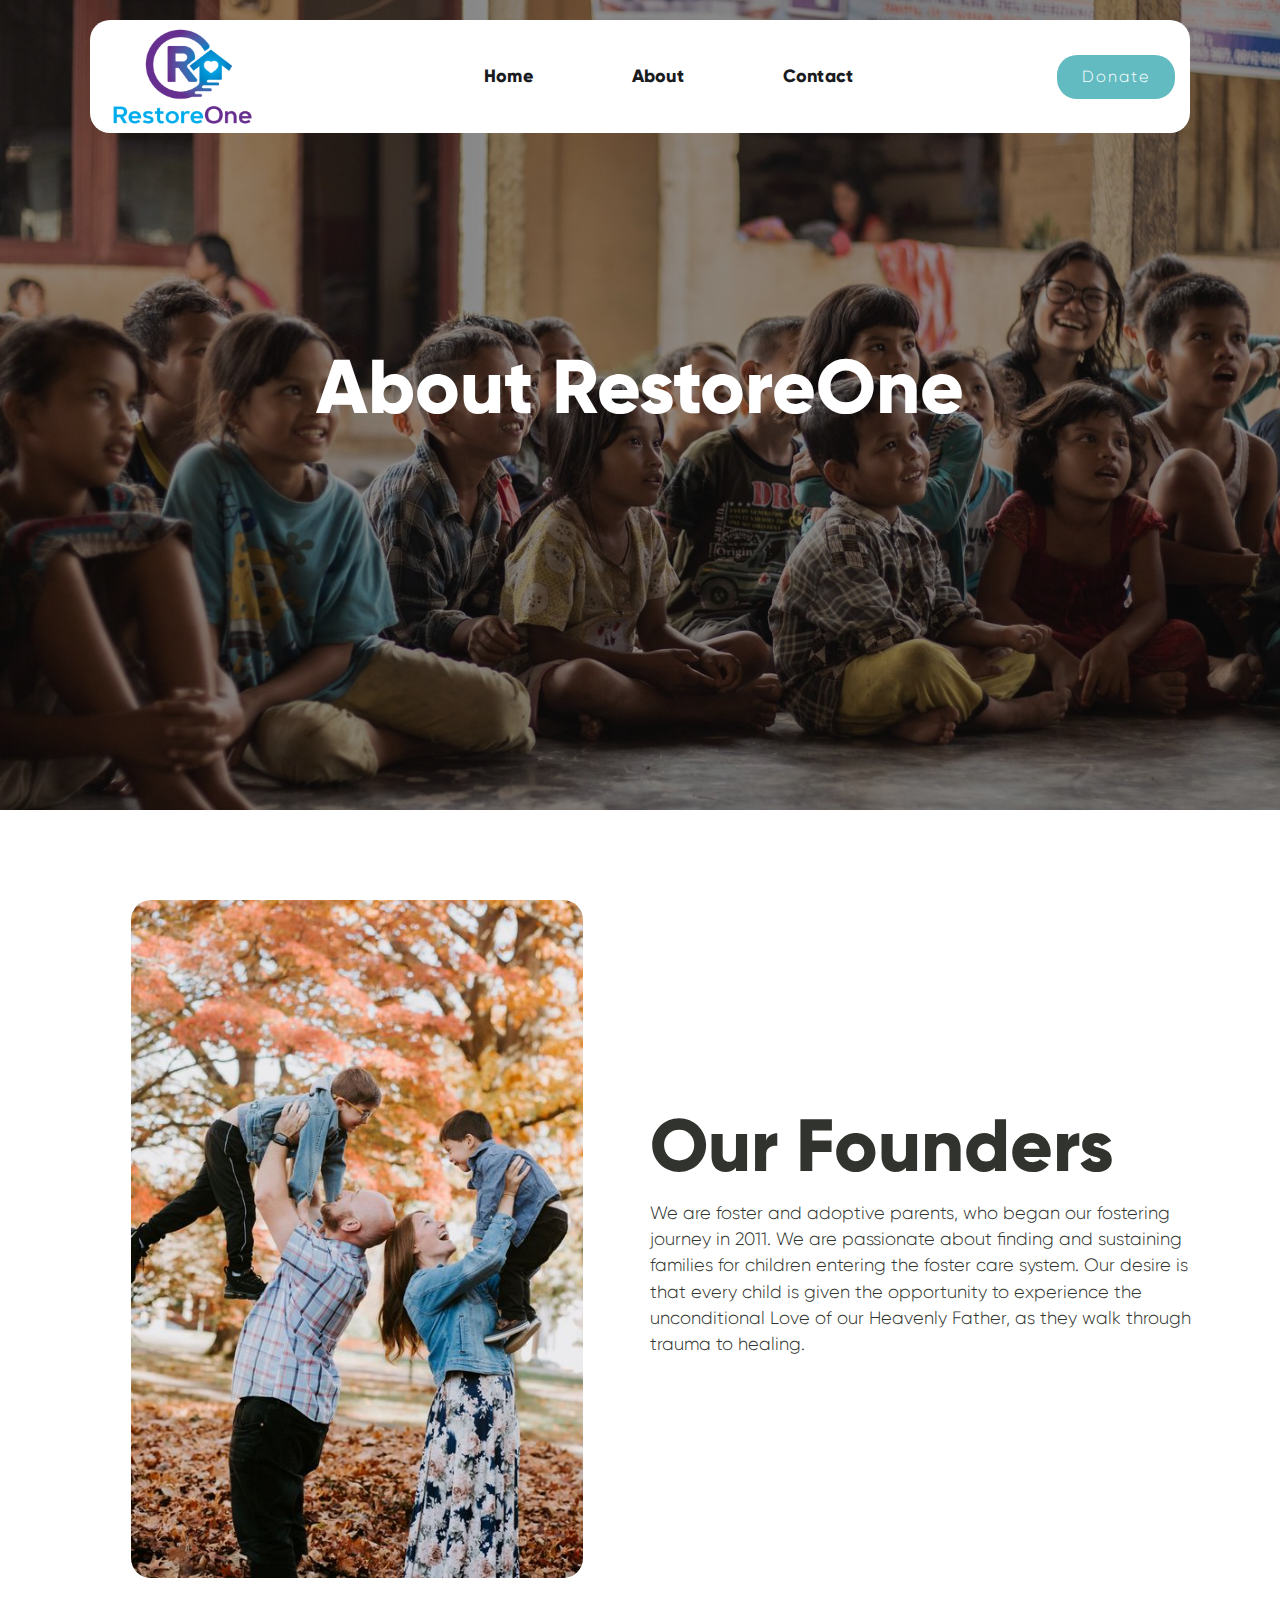
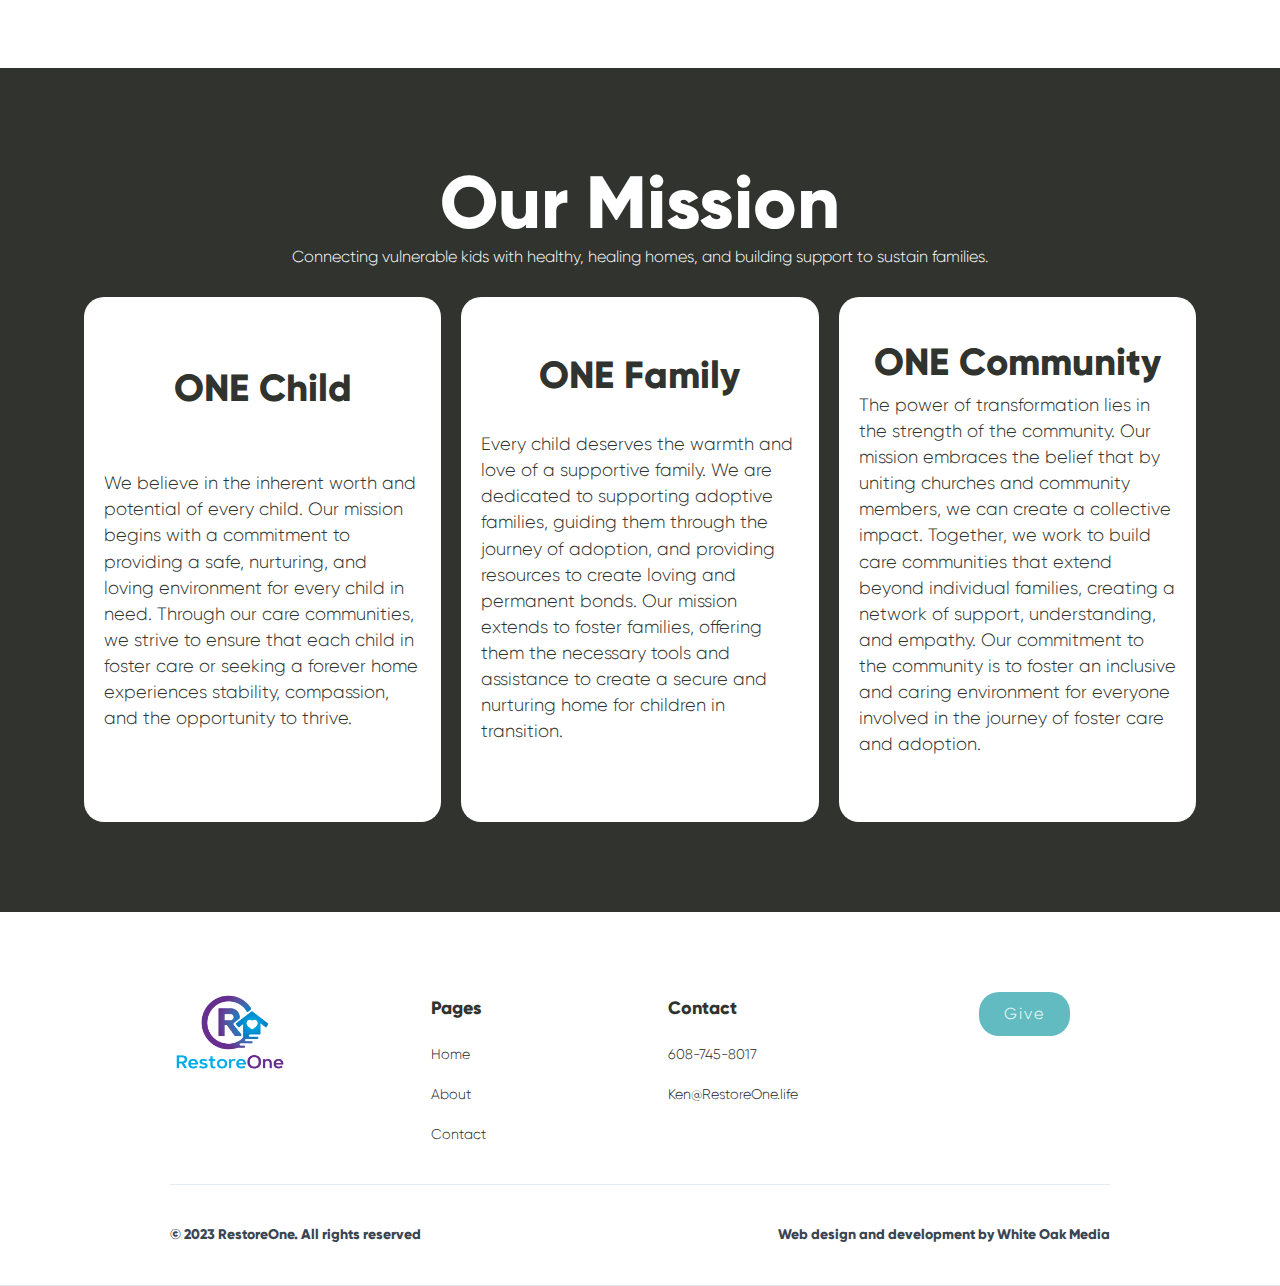
==== about.html @ 9f7742eb "Add files via upload" ====
<!DOCTYPE html><!--  This site was created in Webflow. https://www.webflow.com  -->
<!--  Last Published: Thu Jul 27 2023 17:50:39 GMT+0000 (Coordinated Universal Time)  -->
<html data-wf-page="64b18d451b55d6753abcf2e4" data-wf-site="64a171747647dffce8657257">
<head>
  <meta charset="utf-8">
  <title>About</title>
  <meta content="About" property="og:title">
  <meta content="About" property="twitter:title">
  <meta content="width=device-width, initial-scale=1" name="viewport">
  <meta content="Webflow" name="generator">
  <link href="css/normalize.css" rel="stylesheet" type="text/css">
  <link href="css/webflow.css" rel="stylesheet" type="text/css">
  <link href="css/restoreone.webflow.css" rel="stylesheet" type="text/css">
  <script type="text/javascript">!function(o,c){var n=c.documentElement,t=" w-mod-";n.className+=t+"js",("ontouchstart"in o||o.DocumentTouch&&c instanceof DocumentTouch)&&(n.className+=t+"touch")}(window,document);</script>
  <link href="images/favicon.ico" rel="shortcut icon" type="image/x-icon">
  <link href="images/webclip.png" rel="apple-touch-icon">
</head>
<body class="body">
  <div class="navbar-no-shadow wf-section">
    <div data-animation="default" data-collapse="medium" data-duration="400" data-easing="ease" data-easing2="ease" role="banner" class="navbar-no-shadow-container w-nav">
      <div class="container-regular">
        <div class="navbar-wrapper">
          <a href="#" class="navbar-brand w-nav-brand">
            <div class="div-block-4"><img src="images/unnamed.png" loading="lazy" width="155" alt=""></div>
          </a>
          <nav role="navigation" class="nav-menu-wrapper w-nav-menu">
            <ul role="list" class="nav-menu w-list-unstyled">
              <li>
                <a href="index.html" class="nav-link">Home</a>
              </li>
              <li>
                <a href="about.html" aria-current="page" class="nav-link w--current">About</a>
              </li>
              <li>
                <a href="#" class="nav-link">Contact</a>
              </li>
              <li class="mobile-margin-top-10">
                <div class="nav-button-wrapper">
                  <a href="https://giving.ag.org/donate/700001-285439" class="button-primary w-button">Donate</a>
                </div>
              </li>
            </ul>
          </nav>
          <div class="menu-button w-nav-button">
            <div class="w-icon-nav-menu"></div>
          </div>
        </div>
      </div>
    </div>
  </div>
  <section class="hero wf-section">
    <div class="container-grid"></div>
    <div><img src="images/yannis-h-uaPaEM7MiQQ-unsplash-1.jpg" loading="eager" sizes="100vw" srcset="images/yannis-h-uaPaEM7MiQQ-unsplash-1-p-500.jpg 500w, images/yannis-h-uaPaEM7MiQQ-unsplash-1-p-800.jpg 800w, images/yannis-h-uaPaEM7MiQQ-unsplash-1-p-1080.jpg 1080w, images/yannis-h-uaPaEM7MiQQ-unsplash-1-p-1600.jpg 1600w, images/yannis-h-uaPaEM7MiQQ-unsplash-1-p-2000.jpg 2000w, images/yannis-h-uaPaEM7MiQQ-unsplash-1.jpg 2592w" alt="" class="image-16"></div>
    <div class="w-layout-blockcontainer container w-container">
      <h1 class="heading">About RestoreOne</h1>
    </div>
  </section>
  <section class="defaultsection wf-section">
    <div class="w-layout-blockcontainer container-3 w-container">
      <div id="w-node-_342d5b71-7568-290c-735f-2f8ebf83f129-3abcf2e4" class="w-layout-layout wf-layout-layout">
        <div id="w-node-_342d5b71-7568-290c-735f-2f8ebf83f12a-3abcf2e4" class="w-layout-cell cell-6"><img src="images/_E8A0412-1.jpg" loading="lazy" width="452" sizes="(max-width: 479px) 100vw, (max-width: 767px) 90vw, 452px" srcset="images/_E8A0412-1-p-500.jpg 500w, images/_E8A0412-1-p-800.jpg 800w, images/_E8A0412-1-p-1080.jpg 1080w, images/_E8A0412-1-p-1600.jpg 1600w, images/_E8A0412-1.jpg 1920w" alt="" class="image-21"></div>
        <div id="w-node-_342d5b71-7568-290c-735f-2f8ebf83f12c-3abcf2e4" class="w-layout-cell cell-5">
          <h4 class="subhead black">Our Founders</h4>
          <p class="maintext black">We are foster and adoptive parents, who began our fostering journey in 2011. We are passionate about finding and sustaining families for children entering the foster care system. Our desire is that every child is given the opportunity to experience the unconditional Love of our Heavenly Father, as they walk through trauma to healing.</p>
        </div>
      </div>
    </div>
  </section>
  <section class="defaultsection dark wf-section">
    <div class="w-layout-blockcontainer container-3 w-container">
      <div id="w-node-_2911902a-2ccd-4835-4446-770647a2d345-3abcf2e4" class="w-layout-layout wf-layout-layout">
        <div id="w-node-_47b387c5-951b-4aad-5252-450fc903e453-3abcf2e4" class="w-layout-cell cell-7">
          <h4 class="subhead">Our Mission</h4>
          <p class="maintext centered">Connecting vulnerable kids with healthy, healing homes, and building support to sustain families.</p>
        </div>
        <div id="w-node-_3dc30b63-f1a3-ce91-05eb-7d64db5cd56f-3abcf2e4" class="w-layout-cell cell-3 centered">
          <h5 class="heading-8">ONE Child</h5>
          <p class="maintext black">We believe in the inherent worth and potential of every child. Our mission begins with a commitment to providing a safe, nurturing, and loving environment for every child in need. Through our care communities, we strive to ensure that each child in foster care or seeking a forever home experiences stability, compassion, and the opportunity to thrive.</p>
        </div>
        <div id="w-node-_812884ba-2ef7-ca00-2dac-e1137c46632d-3abcf2e4" class="w-layout-cell cell-3 centered">
          <h5 class="heading-8">ONE Family</h5>
          <p class="maintext black">Every child deserves the warmth and love of a supportive family. We are dedicated to supporting adoptive families, guiding them through the journey of adoption, and providing resources to create loving and permanent bonds. Our mission extends to foster families, offering them the necessary tools and assistance to create a secure and nurturing home for children in transition.</p>
        </div>
        <div id="w-node-_3675d2f2-0225-885b-e369-1c8b671b1717-3abcf2e4" class="w-layout-cell cell-3 centered">
          <h5 class="heading-8">ONE Community</h5>
          <p class="maintext black">The power of transformation lies in the strength of the community. Our mission embraces the belief that by uniting churches and community members, we can create a collective impact. Together, we work to build care communities that extend beyond individual families, creating a network of support, understanding, and empathy. Our commitment to the community is to foster an inclusive and caring environment for everyone involved in the journey of foster care and adoption.</p>
        </div>
      </div>
    </div>
  </section>
  <section class="footer-light wf-section">
    <div class="container-6">
      <div class="footer-wrapper-two">
        <a href="#" class="footer-brand w-inline-block"><img src="images/unnamed.png" loading="lazy" width="120" alt=""></a>
        <div class="footer-block-two">
          <div class="footer-title">Pages</div>
          <a href="index.html" class="footer-link-two">Home</a>
          <a href="index.html" class="footer-link-two">About</a>
          <a href="contact.html" class="footer-link-two">Contact</a>
          <div class="footer-block-two moobile">
            <div class="footer-title">Contact</div>
            <a href="tel:608-745-8017" class="footer-link-two">608-745-8017</a>
            <a href="mailto:Ken@RestoreOne.life" class="footer-link-two">Ken@RestoreOne.life</a>
          </div>
        </div>
        <div class="footer-block-two">
          <div class="footer-title">Contact</div>
          <a href="tel:608-745-8017" class="footer-link-two">608-745-8017</a>
          <a href="mailto:Ken@RestoreOne.life" class="footer-link-two">Ken@RestoreOne.life</a>
        </div>
        <div class="footer-block-two">
          <a href="https://giving.ag.org/donate/700001-285439" target="_blank" class="button-primary w-button">Give</a>
        </div>
      </div>
      <div class="footer-divider-two-2"></div>
      <div class="footer-bottom-2">
        <div class="footer-copyright-2">© 2023 RestoreOne. All rights reserved</div>
        <div class="footer-social-block-two">
          <a href="https://www.whiteoakmedia.io" class="link-block w-inline-block">
            <div class="footer-copyright-2">Web design and development by <span>White Oak Media</span></div>
          </a>
        </div>
      </div>
    </div>
  </section>
  <script src="https://d3e54v103j8qbb.cloudfront.net/js/jquery-3.5.1.min.dc5e7f18c8.js?site=64a171747647dffce8657257" type="text/javascript" integrity="sha256-9/aliU8dGd2tb6OSsuzixeV4y/faTqgFtohetphbbj0=" crossorigin="anonymous"></script>
  <script src="js/webflow.js" type="text/javascript"></script>
</body>
</html>
---- css/webflow.css ----
@font-face {
  font-family: 'webflow-icons';
  src: url("[data-uri]") format('truetype');
  font-weight: normal;
  font-style: normal;
}
[class^="w-icon-"],
[class*=" w-icon-"] {
  /* use !important to prevent issues with browser extensions that change fonts */
  font-family: 'webflow-icons' !important;
  speak: none;
  font-style: normal;
  font-weight: normal;
  font-variant: normal;
  text-transform: none;
  line-height: 1;
  /* Better Font Rendering =========== */
  -webkit-font-smoothing: antialiased;
  -moz-osx-font-smoothing: grayscale;
}
.w-icon-slider-right:before {
  content: "\e600";
}
.w-icon-slider-left:before {
  content: "\e601";
}
.w-icon-nav-menu:before {
  content: "\e602";
}
.w-icon-arrow-down:before,
.w-icon-dropdown-toggle:before {
  content: "\e603";
}
.w-icon-file-upload-remove:before {
  content: "\e900";
}
.w-icon-file-upload-icon:before {
  content: "\e903";
}
* {
  -webkit-box-sizing: border-box;
  -moz-box-sizing: border-box;
  box-sizing: border-box;
}
html {
  height: 100%;
}
body {
  margin: 0;
  min-height: 100%;
  background-color: #fff;
  font-family: Arial, sans-serif;
  font-size: 14px;
  line-height: 20px;
  color: #333;
}
img {
  max-width: 100%;
  vertical-align: middle;
  display: inline-block;
}
html.w-mod-touch * {
  background-attachment: scroll !important;
}
.w-block {
  display: block;
}
.w-inline-block {
  max-width: 100%;
  display: inline-block;
}
.w-clearfix:before,
.w-clearfix:after {
  content: " ";
  display: table;
  grid-column-start: 1;
  grid-row-start: 1;
  grid-column-end: 2;
  grid-row-end: 2;
}
.w-clearfix:after {
  clear: both;
}
.w-hidden {
  display: none;
}
.w-button {
  display: inline-block;
  padding: 9px 15px;
  background-color: #3898EC;
  color: white;
  border: 0;
  line-height: inherit;
  text-decoration: none;
  cursor: pointer;
  border-radius: 0;
}
input.w-button {
  -webkit-appearance: button;
}
html[data-w-dynpage] [data-w-cloak] {
  color: transparent !important;
}
.w-webflow-badge,
.w-webflow-badge * {
  position: static;
  left: auto;
  top: auto;
  right: auto;
  bottom: auto;
  z-index: auto;
  display: block;
  visibility: visible;
  overflow: visible;
  overflow-x: visible;
  overflow-y: visible;
  box-sizing: border-box;
  width: auto;
  height: auto;
  max-height: none;
  max-width: none;
  min-height: 0;
  min-width: 0;
  margin: 0;
  padding: 0;
  float: none;
  clear: none;
  border: 0 none transparent;
  border-radius: 0;
  background: none;
  background-image: none;
  background-position: 0% 0%;
  background-size: auto auto;
  background-repeat: repeat;
  background-origin: padding-box;
  background-clip: border-box;
  background-attachment: scroll;
  background-color: transparent;
  box-shadow: none;
  opacity: 1;
  transform: none;
  transition: none;
  direction: ltr;
  font-family: inherit;
  font-weight: inherit;
  color: inherit;
  font-size: inherit;
  line-height: inherit;
  font-style: inherit;
  font-variant: inherit;
  text-align: inherit;
  letter-spacing: inherit;
  text-decoration: inherit;
  text-indent: 0;
  text-transform: inherit;
  list-style-type: disc;
  text-shadow: none;
  font-smoothing: auto;
  vertical-align: baseline;
  cursor: inherit;
  white-space: inherit;
  word-break: normal;
  word-spacing: normal;
  word-wrap: normal;
}
.w-webflow-badge {
  position: fixed !important;
  display: inline-block !important;
  visibility: visible !important;
  z-index: 2147483647 !important;
  top: auto !important;
  right: 12px !important;
  bottom: 12px !important;
  left: auto !important;
  color: #AAADB0 !important;
  background-color: #fff !important;
  border-radius: 3px !important;
  padding: 6px 8px 6px 6px !important;
  font-size: 12px !important;
  opacity: 1 !important;
  line-height: 14px !important;
  text-decoration: none !important;
  transform: none !important;
  margin: 0 !important;
  width: auto !important;
  height: auto !important;
  overflow: visible !important;
  white-space: nowrap;
  box-shadow: 0 0 0 1px rgba(0, 0, 0, 0.1), 0px 1px 3px rgba(0, 0, 0, 0.1);
  cursor: pointer;
}
.w-webflow-badge > img {
  display: inline-block !important;
  visibility: visible !important;
  opacity: 1 !important;
  vertical-align: middle !important;
}
h1,
h2,
h3,
h4,
h5,
h6 {
  font-weight: bold;
  margin-bottom: 10px;
}
h1 {
  font-size: 38px;
  line-height: 44px;
  margin-top: 20px;
}
h2 {
  font-size: 32px;
  line-height: 36px;
  margin-top: 20px;
}
h3 {
  font-size: 24px;
  line-height: 30px;
  margin-top: 20px;
}
h4 {
  font-size: 18px;
  line-height: 24px;
  margin-top: 10px;
}
h5 {
  font-size: 14px;
  line-height: 20px;
  margin-top: 10px;
}
h6 {
  font-size: 12px;
  line-height: 18px;
  margin-top: 10px;
}
p {
  margin-top: 0;
  margin-bottom: 10px;
}
blockquote {
  margin: 0 0 10px 0;
  padding: 10px 20px;
  border-left: 5px solid #E2E2E2;
  font-size: 18px;
  line-height: 22px;
}
figure {
  margin: 0;
  margin-bottom: 10px;
}
figcaption {
  margin-top: 5px;
  text-align: center;
}
ul,
ol {
  margin-top: 0px;
  margin-bottom: 10px;
  padding-left: 40px;
}
.w-list-unstyled {
  padding-left: 0;
  list-style: none;
}
.w-embed:before,
.w-embed:after {
  content: " ";
  display: table;
  grid-column-start: 1;
  grid-row-start: 1;
  grid-column-end: 2;
  grid-row-end: 2;
}
.w-embed:after {
  clear: both;
}
.w-video {
  width: 100%;
  position: relative;
  padding: 0;
}
.w-video iframe,
.w-video object,
.w-video embed {
  position: absolute;
  top: 0;
  left: 0;
  width: 100%;
  height: 100%;
  border: none;
}
fieldset {
  padding: 0;
  margin: 0;
  border: 0;
}
button,
[type='button'],
[type='reset'] {
  border: 0;
  cursor: pointer;
  -webkit-appearance: button;
}
.w-form {
  margin: 0 0 15px;
}
.w-form-done {
  display: none;
  padding: 20px;
  text-align: center;
  background-color: #dddddd;
}
.w-form-fail {
  display: none;
  margin-top: 10px;
  padding: 10px;
  background-color: #ffdede;
}
label {
  display: block;
  margin-bottom: 5px;
  font-weight: bold;
}
.w-input,
.w-select {
  display: block;
  width: 100%;
  height: 38px;
  padding: 8px 12px;
  margin-bottom: 10px;
  font-size: 14px;
  line-height: 1.42857143;
  color: #333333;
  vertical-align: middle;
  background-color: #ffffff;
  border: 1px solid #cccccc;
}
.w-input:-moz-placeholder,
.w-select:-moz-placeholder {
  color: #999;
}
.w-input::-moz-placeholder,
.w-select::-moz-placeholder {
  color: #999;
  opacity: 1;
}
.w-input::-webkit-input-placeholder,
.w-select::-webkit-input-placeholder {
  color: #999;
}
.w-input:focus,
.w-select:focus {
  border-color: #3898EC;
  outline: 0;
}
.w-input[disabled],
.w-select[disabled],
.w-input[readonly],
.w-select[readonly],
fieldset[disabled] .w-input,
fieldset[disabled] .w-select {
  cursor: not-allowed;
}
.w-input[disabled]:not(.w-input-disabled),
.w-select[disabled]:not(.w-input-disabled),
.w-input[readonly],
.w-select[readonly],
fieldset[disabled]:not(.w-input-disabled) .w-input,
fieldset[disabled]:not(.w-input-disabled) .w-select {
  background-color: #eeeeee;
}
textarea.w-input,
textarea.w-select {
  height: auto;
}
.w-select {
  background-color: #f3f3f3;
}
.w-select[multiple] {
  height: auto;
}
.w-form-label {
  display: inline-block;
  cursor: pointer;
  font-weight: normal;
  margin-bottom: 0px;
}
.w-radio {
  display: block;
  margin-bottom: 5px;
  padding-left: 20px;
}
.w-radio:before,
.w-radio:after {
  content: " ";
  display: table;
  grid-column-start: 1;
  grid-row-start: 1;
  grid-column-end: 2;
  grid-row-end: 2;
}
.w-radio:after {
  clear: both;
}
.w-radio-input {
  margin: 4px 0 0;
  line-height: normal;
  float: left;
  margin-left: -20px;
}
.w-radio-input {
  margin-top: 3px;
}
.w-file-upload {
  display: block;
  margin-bottom: 10px;
}
.w-file-upload-input {
  width: 0.1px;
  height: 0.1px;
  opacity: 0;
  overflow: hidden;
  position: absolute;
  z-index: -100;
}
.w-file-upload-default,
.w-file-upload-uploading,
.w-file-upload-success {
  display: inline-block;
  color: #333333;
}
.w-file-upload-error {
  display: block;
  margin-top: 10px;
}
.w-file-upload-default.w-hidden,
.w-file-upload-uploading.w-hidden,
.w-file-upload-error.w-hidden,
.w-file-upload-success.w-hidden {
  display: none;
}
.w-file-upload-uploading-btn {
  display: flex;
  font-size: 14px;
  font-weight: normal;
  cursor: pointer;
  margin: 0;
  padding: 8px 12px;
  border: 1px solid #cccccc;
  background-color: #fafafa;
}
.w-file-upload-file {
  display: flex;
  flex-grow: 1;
  justify-content: space-between;
  margin: 0;
  padding: 8px 9px 8px 11px;
  border: 1px solid #cccccc;
  background-color: #fafafa;
}
.w-file-upload-file-name {
  font-size: 14px;
  font-weight: normal;
  display: block;
}
.w-file-remove-link {
  margin-top: 3px;
  margin-left: 10px;
  width: auto;
  height: auto;
  padding: 3px;
  display: block;
  cursor: pointer;
}
.w-icon-file-upload-remove {
  margin: auto;
  font-size: 10px;
}
.w-file-upload-error-msg {
  display: inline-block;
  color: #ea384c;
  padding: 2px 0;
}
.w-file-upload-info {
  display: inline-block;
  line-height: 38px;
  padding: 0 12px;
}
.w-file-upload-label {
  display: inline-block;
  font-size: 14px;
  font-weight: normal;
  cursor: pointer;
  margin: 0;
  padding: 8px 12px;
  border: 1px solid #cccccc;
  background-color: #fafafa;
}
.w-icon-file-upload-icon,
.w-icon-file-upload-uploading {
  display: inline-block;
  margin-right: 8px;
  width: 20px;
}
.w-icon-file-upload-uploading {
  height: 20px;
}
.w-container {
  margin-left: auto;
  margin-right: auto;
  max-width: 940px;
}
.w-container:before,
.w-container:after {
  content: " ";
  display: table;
  grid-column-start: 1;
  grid-row-start: 1;
  grid-column-end: 2;
  grid-row-end: 2;
}
.w-container:after {
  clear: both;
}
.w-container .w-row {
  margin-left: -10px;
  margin-right: -10px;
}
.w-row:before,
.w-row:after {
  content: " ";
  display: table;
  grid-column-start: 1;
  grid-row-start: 1;
  grid-column-end: 2;
  grid-row-end: 2;
}
.w-row:after {
  clear: both;
}
.w-row .w-row {
  margin-left: 0;
  margin-right: 0;
}
.w-col {
  position: relative;
  float: left;
  width: 100%;
  min-height: 1px;
  padding-left: 10px;
  padding-right: 10px;
}
.w-col .w-col {
  padding-left: 0;
  padding-right: 0;
}
.w-col-1 {
  width: 8.33333333%;
}
.w-col-2 {
  width: 16.66666667%;
}
.w-col-3 {
  width: 25%;
}
.w-col-4 {
  width: 33.33333333%;
}
.w-col-5 {
  width: 41.66666667%;
}
.w-col-6 {
  width: 50%;
}
.w-col-7 {
  width: 58.33333333%;
}
.w-col-8 {
  width: 66.66666667%;
}
.w-col-9 {
  width: 75%;
}
.w-col-10 {
  width: 83.33333333%;
}
.w-col-11 {
  width: 91.66666667%;
}
.w-col-12 {
  width: 100%;
}
.w-hidden-main {
  display: none !important;
}
@media screen and (max-width: 991px) {
  .w-container {
    max-width: 728px;
  }
  .w-hidden-main {
    display: inherit !important;
  }
  .w-hidden-medium {
    display: none !important;
  }
  .w-col-medium-1 {
    width: 8.33333333%;
  }
  .w-col-medium-2 {
    width: 16.66666667%;
  }
  .w-col-medium-3 {
    width: 25%;
  }
  .w-col-medium-4 {
    width: 33.33333333%;
  }
  .w-col-medium-5 {
    width: 41.66666667%;
  }
  .w-col-medium-6 {
    width: 50%;
  }
  .w-col-medium-7 {
    width: 58.33333333%;
  }
  .w-col-medium-8 {
    width: 66.66666667%;
  }
  .w-col-medium-9 {
    width: 75%;
  }
  .w-col-medium-10 {
    width: 83.33333333%;
  }
  .w-col-medium-11 {
    width: 91.66666667%;
  }
  .w-col-medium-12 {
    width: 100%;
  }
  .w-col-stack {
    width: 100%;
    left: auto;
    right: auto;
  }
}
@media screen and (max-width: 767px) {
  .w-hidden-main {
    display: inherit !important;
  }
  .w-hidden-medium {
    display: inherit !important;
  }
  .w-hidden-small {
    display: none !important;
  }
  .w-row,
  .w-container .w-row {
    margin-left: 0;
    margin-right: 0;
  }
  .w-col {
    width: 100%;
    left: auto;
    right: auto;
  }
  .w-col-small-1 {
    width: 8.33333333%;
  }
  .w-col-small-2 {
    width: 16.66666667%;
  }
  .w-col-small-3 {
    width: 25%;
  }
  .w-col-small-4 {
    width: 33.33333333%;
  }
  .w-col-small-5 {
    width: 41.66666667%;
  }
  .w-col-small-6 {
    width: 50%;
  }
  .w-col-small-7 {
    width: 58.33333333%;
  }
  .w-col-small-8 {
    width: 66.66666667%;
  }
  .w-col-small-9 {
    width: 75%;
  }
  .w-col-small-10 {
    width: 83.33333333%;
  }
  .w-col-small-11 {
    width: 91.66666667%;
  }
  .w-col-small-12 {
    width: 100%;
  }
}
@media screen and (max-width: 479px) {
  .w-container {
    max-width: none;
  }
  .w-hidden-main {
    display: inherit !important;
  }
  .w-hidden-medium {
    display: inherit !important;
  }
  .w-hidden-small {
    display: inherit !important;
  }
  .w-hidden-tiny {
    display: none !important;
  }
  .w-col {
    width: 100%;
  }
  .w-col-tiny-1 {
    width: 8.33333333%;
  }
  .w-col-tiny-2 {
    width: 16.66666667%;
  }
  .w-col-tiny-3 {
    width: 25%;
  }
  .w-col-tiny-4 {
    width: 33.33333333%;
  }
  .w-col-tiny-5 {
    width: 41.66666667%;
  }
  .w-col-tiny-6 {
    width: 50%;
  }
  .w-col-tiny-7 {
    width: 58.33333333%;
  }
  .w-col-tiny-8 {
    width: 66.66666667%;
  }
  .w-col-tiny-9 {
    width: 75%;
  }
  .w-col-tiny-10 {
    width: 83.33333333%;
  }
  .w-col-tiny-11 {
    width: 91.66666667%;
  }
  .w-col-tiny-12 {
    width: 100%;
  }
}
.w-widget {
  position: relative;
}
.w-widget-map {
  width: 100%;
  height: 400px;
}
.w-widget-map label {
  width: auto;
  display: inline;
}
.w-widget-map img {
  max-width: inherit;
}
.w-widget-map .gm-style-iw {
  text-align: center;
}
.w-widget-map .gm-style-iw > button {
  display: none !important;
}
.w-widget-twitter {
  overflow: hidden;
}
.w-widget-twitter-count-shim {
  display: inline-block;
  vertical-align: top;
  position: relative;
  width: 28px;
  height: 20px;
  text-align: center;
  background: white;
  border: #758696 solid 1px;
  border-radius: 3px;
}
.w-widget-twitter-count-shim * {
  pointer-events: none;
  -webkit-user-select: none;
  -moz-user-select: none;
  -ms-user-select: none;
  user-select: none;
}
.w-widget-twitter-count-shim .w-widget-twitter-count-inner {
  position: relative;
  font-size: 15px;
  line-height: 12px;
  text-align: center;
  color: #999;
  font-family: serif;
}
.w-widget-twitter-count-shim .w-widget-twitter-count-clear {
  position: relative;
  display: block;
}
.w-widget-twitter-count-shim.w--large {
  width: 36px;
  height: 28px;
}
.w-widget-twitter-count-shim.w--large .w-widget-twitter-count-inner {
  font-size: 18px;
  line-height: 18px;
}
.w-widget-twitter-count-shim:not(.w--vertical) {
  margin-left: 5px;
  margin-right: 8px;
}
.w-widget-twitter-count-shim:not(.w--vertical).w--large {
  margin-left: 6px;
}
.w-widget-twitter-count-shim:not(.w--vertical):before,
.w-widget-twitter-count-shim:not(.w--vertical):after {
  top: 50%;
  left: 0;
  border: solid transparent;
  content: ' ';
  height: 0;
  width: 0;
  position: absolute;
  pointer-events: none;
}
.w-widget-twitter-count-shim:not(.w--vertical):before {
  border-color: rgba(117, 134, 150, 0);
  border-right-color: #5d6c7b;
  border-width: 4px;
  margin-left: -9px;
  margin-top: -4px;
}
.w-widget-twitter-count-shim:not(.w--vertical).w--large:before {
  border-width: 5px;
  margin-left: -10px;
  margin-top: -5px;
}
.w-widget-twitter-count-shim:not(.w--vertical):after {
  border-color: rgba(255, 255, 255, 0);
  border-right-color: white;
  border-width: 4px;
  margin-left: -8px;
  margin-top: -4px;
}
.w-widget-twitter-count-shim:not(.w--vertical).w--large:after {
  border-width: 5px;
  margin-left: -9px;
  margin-top: -5px;
}
.w-widget-twitter-count-shim.w--vertical {
  width: 61px;
  height: 33px;
  margin-bottom: 8px;
}
.w-widget-twitter-count-shim.w--vertical:before,
.w-widget-twitter-count-shim.w--vertical:after {
  top: 100%;
  left: 50%;
  border: solid transparent;
  content: ' ';
  height: 0;
  width: 0;
  position: absolute;
  pointer-events: none;
}
.w-widget-twitter-count-shim.w--vertical:before {
  border-color: rgba(117, 134, 150, 0);
  border-top-color: #5d6c7b;
  border-width: 5px;
  margin-left: -5px;
}
.w-widget-twitter-count-shim.w--vertical:after {
  border-color: rgba(255, 255, 255, 0);
  border-top-color: white;
  border-width: 4px;
  margin-left: -4px;
}
.w-widget-twitter-count-shim.w--vertical .w-widget-twitter-count-inner {
  font-size: 18px;
  line-height: 22px;
}
.w-widget-twitter-count-shim.w--vertical.w--large {
  width: 76px;
}
.w-background-video {
  position: relative;
  overflow: hidden;
  height: 500px;
  color: white;
}
.w-background-video > video {
  background-size: cover;
  background-position: 50% 50%;
  position: absolute;
  margin: auto;
  width: 100%;
  height: 100%;
  right: -100%;
  bottom: -100%;
  top: -100%;
  left: -100%;
  object-fit: cover;
  z-index: -100;
}
.w-background-video > video::-webkit-media-controls-start-playback-button {
  display: none !important;
  -webkit-appearance: none;
}
.w-background-video--control {
  position: absolute;
  bottom: 1em;
  right: 1em;
  background-color: transparent;
  padding: 0;
}
.w-background-video--control > [hidden] {
  display: none !important;
}
.w-slider {
  position: relative;
  height: 300px;
  text-align: center;
  background: #dddddd;
  clear: both;
  -webkit-tap-highlight-color: rgba(0, 0, 0, 0);
  tap-highlight-color: rgba(0, 0, 0, 0);
}
.w-slider-mask {
  position: relative;
  display: block;
  overflow: hidden;
  z-index: 1;
  left: 0;
  right: 0;
  height: 100%;
  white-space: nowrap;
}
.w-slide {
  position: relative;
  display: inline-block;
  vertical-align: top;
  width: 100%;
  height: 100%;
  white-space: normal;
  text-align: left;
}
.w-slider-nav {
  position: absolute;
  z-index: 2;
  top: auto;
  right: 0;
  bottom: 0;
  left: 0;
  margin: auto;
  padding-top: 10px;
  height: 40px;
  text-align: center;
  -webkit-tap-highlight-color: rgba(0, 0, 0, 0);
  tap-highlight-color: rgba(0, 0, 0, 0);
}
.w-slider-nav.w-round > div {
  border-radius: 100%;
}
.w-slider-nav.w-num > div {
  width: auto;
  height: auto;
  padding: 0.2em 0.5em;
  font-size: inherit;
  line-height: inherit;
}
.w-slider-nav.w-shadow > div {
  box-shadow: 0 0 3px rgba(51, 51, 51, 0.4);
}
.w-slider-nav-invert {
  color: #fff;
}
.w-slider-nav-invert > div {
  background-color: rgba(34, 34, 34, 0.4);
}
.w-slider-nav-invert > div.w-active {
  background-color: #222;
}
.w-slider-dot {
  position: relative;
  display: inline-block;
  width: 1em;
  height: 1em;
  background-color: rgba(255, 255, 255, 0.4);
  cursor: pointer;
  margin: 0 3px 0.5em;
  transition: background-color 100ms, color 100ms;
}
.w-slider-dot.w-active {
  background-color: #fff;
}
.w-slider-dot:focus {
  outline: none;
  box-shadow: 0px 0px 0px 2px #fff;
}
.w-slider-dot:focus.w-active {
  box-shadow: none;
}
.w-slider-arrow-left,
.w-slider-arrow-right {
  position: absolute;
  width: 80px;
  top: 0;
  right: 0;
  bottom: 0;
  left: 0;
  margin: auto;
  cursor: pointer;
  overflow: hidden;
  color: white;
  font-size: 40px;
  -webkit-tap-highlight-color: rgba(0, 0, 0, 0);
  tap-highlight-color: rgba(0, 0, 0, 0);
  -webkit-user-select: none;
  -moz-user-select: none;
  -ms-user-select: none;
  user-select: none;
}
.w-slider-arrow-left [class^='w-icon-'],
.w-slider-arrow-right [class^='w-icon-'],
.w-slider-arrow-left [class*=' w-icon-'],
.w-slider-arrow-right [class*=' w-icon-'] {
  position: absolute;
}
.w-slider-arrow-left:focus,
.w-slider-arrow-right:focus {
  outline: 0;
}
.w-slider-arrow-left {
  z-index: 3;
  right: auto;
}
.w-slider-arrow-right {
  z-index: 4;
  left: auto;
}
.w-icon-slider-left,
.w-icon-slider-right {
  top: 0;
  right: 0;
  bottom: 0;
  left: 0;
  margin: auto;
  width: 1em;
  height: 1em;
}
.w-slider-aria-label {
  border: 0;
  clip: rect(0 0 0 0);
  height: 1px;
  margin: -1px;
  overflow: hidden;
  padding: 0;
  position: absolute;
  width: 1px;
}
.w-slider-force-show {
  display: block !important;
}
.w-dropdown {
  display: inline-block;
  position: relative;
  text-align: left;
  margin-left: auto;
  margin-right: auto;
  z-index: 900;
}
.w-dropdown-btn,
.w-dropdown-toggle,
.w-dropdown-link {
  position: relative;
  vertical-align: top;
  text-decoration: none;
  color: #222222;
  padding: 20px;
  text-align: left;
  margin-left: auto;
  margin-right: auto;
  white-space: nowrap;
}
.w-dropdown-toggle {
  -webkit-user-select: none;
  -moz-user-select: none;
  -ms-user-select: none;
  user-select: none;
  display: inline-block;
  cursor: pointer;
  padding-right: 40px;
}
.w-dropdown-toggle:focus {
  outline: 0;
}
.w-icon-dropdown-toggle {
  position: absolute;
  top: 0;
  right: 0;
  bottom: 0;
  margin: auto;
  margin-right: 20px;
  width: 1em;
  height: 1em;
}
.w-dropdown-list {
  position: absolute;
  background: #dddddd;
  display: none;
  min-width: 100%;
}
.w-dropdown-list.w--open {
  display: block;
}
.w-dropdown-link {
  padding: 10px 20px;
  display: block;
  color: #222222;
}
.w-dropdown-link.w--current {
  color: #0082f3;
}
.w-dropdown-link:focus {
  outline: 0;
}
@media screen and (max-width: 767px) {
  .w-nav-brand {
    padding-left: 10px;
  }
}
/**
 * ## Note
 * Safari (on both iOS and OS X) does not handle viewport units (vh, vw) well.
 * For example percentage units do not work on descendants of elements that
 * have any dimensions expressed in viewport units. It also doesn’t handle them at
 * all in `calc()`.
 */
/**
 * Wrapper around all lightbox elements
 *
 * 1. Since the lightbox can receive focus, IE also gives it an outline.
 * 2. Fixes flickering on Chrome when a transition is in progress
 *    underneath the lightbox.
 */
.w-lightbox-backdrop {
  cursor: auto;
  font-style: normal;
  letter-spacing: normal;
  list-style: disc;
  text-indent: 0;
  text-shadow: none;
  text-transform: none;
  visibility: visible;
  white-space: normal;
  word-break: normal;
  word-spacing: normal;
  word-wrap: normal;
  position: fixed;
  top: 0;
  right: 0;
  bottom: 0;
  left: 0;
  color: #fff;
  font-family: "Helvetica Neue", Helvetica, Ubuntu, "Segoe UI", Verdana, sans-serif;
  font-size: 17px;
  line-height: 1.2;
  font-weight: 300;
  text-align: center;
  background: rgba(0, 0, 0, 0.9);
  z-index: 2000;
  outline: 0;
  /* 1 */
  opacity: 0;
  -webkit-user-select: none;
  -moz-user-select: none;
  -webkit-tap-highlight-color: transparent;
  -webkit-transform: translate(0, 0);
  /* 2 */
}
/**
 * Neat trick to bind the rubberband effect to our canvas instead of the whole
 * document on iOS. It also prevents a bug that causes the document underneath to scroll.
 */
.w-lightbox-backdrop,
.w-lightbox-container {
  height: 100%;
  overflow: auto;
  -webkit-overflow-scrolling: touch;
}
.w-lightbox-content {
  position: relative;
  height: 100vh;
  overflow: hidden;
}
.w-lightbox-view {
  position: absolute;
  width: 100vw;
  height: 100vh;
  opacity: 0;
}
.w-lightbox-view:before {
  content: "";
  height: 100vh;
}
/* .w-lightbox-content */
.w-lightbox-group,
.w-lightbox-group .w-lightbox-view,
.w-lightbox-group .w-lightbox-view:before {
  height: 86vh;
}
.w-lightbox-frame,
.w-lightbox-view:before {
  display: inline-block;
  vertical-align: middle;
}
/*
 * 1. Remove default margin set by user-agent on the <figure> element.
 */
.w-lightbox-figure {
  position: relative;
  margin: 0;
  /* 1 */
}
.w-lightbox-group .w-lightbox-figure {
  cursor: pointer;
}
/**
 * IE adds image dimensions as width and height attributes on the IMG tag,
 * but we need both width and height to be set to auto to enable scaling.
 */
.w-lightbox-img {
  width: auto;
  height: auto;
  max-width: none;
}
/**
 * 1. Reset if style is set by user on "All Images"
 */
.w-lightbox-image {
  display: block;
  float: none;
  /* 1 */
  max-width: 100vw;
  max-height: 100vh;
}
.w-lightbox-group .w-lightbox-image {
  max-height: 86vh;
}
.w-lightbox-caption {
  position: absolute;
  right: 0;
  bottom: 0;
  left: 0;
  padding: 0.5em 1em;
  background: rgba(0, 0, 0, 0.4);
  text-align: left;
  text-overflow: ellipsis;
  white-space: nowrap;
  overflow: hidden;
}
.w-lightbox-embed {
  position: absolute;
  top: 0;
  right: 0;
  bottom: 0;
  left: 0;
  width: 100%;
  height: 100%;
}
.w-lightbox-control {
  position: absolute;
  top: 0;
  width: 4em;
  background-size: 24px;
  background-repeat: no-repeat;
  background-position: center;
  cursor: pointer;
  -webkit-transition: all 0.3s;
  transition: all 0.3s;
}
.w-lightbox-left {
  display: none;
  bottom: 0;
  left: 0;
  /* <svg xmlns="http://www.w3.org/2000/svg" viewBox="-20 0 24 40" width="24" height="40"><g transform="rotate(45)"><path d="m0 0h5v23h23v5h-28z" opacity=".4"/><path d="m1 1h3v23h23v3h-26z" fill="#fff"/></g></svg> */
  background-image: url("[data-uri]");
}
.w-lightbox-right {
  display: none;
  right: 0;
  bottom: 0;
  /* <svg xmlns="http://www.w3.org/2000/svg" viewBox="-4 0 24 40" width="24" height="40"><g transform="rotate(45)"><path d="m0-0h28v28h-5v-23h-23z" opacity=".4"/><path d="m1 1h26v26h-3v-23h-23z" fill="#fff"/></g></svg> */
  background-image: url("[data-uri]");
}
/*
 * Without specifying the with and height inside the SVG, all versions of IE render the icon too small.
 * The bug does not seem to manifest itself if the elements are tall enough such as the above arrows.
 * (http://stackoverflow.com/questions/16092114/background-size-differs-in-internet-explorer)
 */
.w-lightbox-close {
  right: 0;
  height: 2.6em;
  /* <svg xmlns="http://www.w3.org/2000/svg" viewBox="-4 0 18 17" width="18" height="17"><g transform="rotate(45)"><path d="m0 0h7v-7h5v7h7v5h-7v7h-5v-7h-7z" opacity=".4"/><path d="m1 1h7v-7h3v7h7v3h-7v7h-3v-7h-7z" fill="#fff"/></g></svg> */
  background-image: url("[data-uri]");
  background-size: 18px;
}
/**
 * 1. All IE versions add extra space at the bottom without this.
 */
.w-lightbox-strip {
  position: absolute;
  bottom: 0;
  left: 0;
  right: 0;
  padding: 0 1vh;
  line-height: 0;
  /* 1 */
  white-space: nowrap;
  overflow-x: auto;
  overflow-y: hidden;
}
/*
 * 1. We use content-box to avoid having to do `width: calc(10vh + 2vw)`
 *    which doesn’t work in Safari anyway.
 * 2. Chrome renders images pixelated when switching to GPU. Making sure
 *    the parent is also rendered on the GPU (by setting translate3d for
 *    example) fixes this behavior.
 */
.w-lightbox-item {
  display: inline-block;
  width: 10vh;
  padding: 2vh 1vh;
  box-sizing: content-box;
  /* 1 */
  cursor: pointer;
  -webkit-transform: translate3d(0, 0, 0);
  /* 2 */
}
.w-lightbox-active {
  opacity: 0.3;
}
.w-lightbox-thumbnail {
  position: relative;
  height: 10vh;
  background: #222;
  overflow: hidden;
}
.w-lightbox-thumbnail-image {
  position: absolute;
  top: 0;
  left: 0;
}
.w-lightbox-thumbnail .w-lightbox-tall {
  top: 50%;
  width: 100%;
  -webkit-transform: translate(0, -50%);
  transform: translate(0, -50%);
}
.w-lightbox-thumbnail .w-lightbox-wide {
  left: 50%;
  height: 100%;
  -webkit-transform: translate(-50%, 0);
  transform: translate(-50%, 0);
}
/*
 * Spinner
 *
 * Absolute pixel values are used to avoid rounding errors that would cause
 * the white spinning element to be misaligned with the track.
 */
.w-lightbox-spinner {
  position: absolute;
  top: 50%;
  left: 50%;
  box-sizing: border-box;
  width: 40px;
  height: 40px;
  margin-top: -20px;
  margin-left: -20px;
  border: 5px solid rgba(0, 0, 0, 0.4);
  border-radius: 50%;
  -webkit-animation: spin 0.8s infinite linear;
  animation: spin 0.8s infinite linear;
}
.w-lightbox-spinner:after {
  content: "";
  position: absolute;
  top: -4px;
  right: -4px;
  bottom: -4px;
  left: -4px;
  border: 3px solid transparent;
  border-bottom-color: #fff;
  border-radius: 50%;
}
/*
 * Utility classes
 */
.w-lightbox-hide {
  display: none;
}
.w-lightbox-noscroll {
  overflow: hidden;
}
@media (min-width: 768px) {
  .w-lightbox-content {
    height: 96vh;
    margin-top: 2vh;
  }
  .w-lightbox-view,
  .w-lightbox-view:before {
    height: 96vh;
  }
  /* .w-lightbox-content */
  .w-lightbox-group,
  .w-lightbox-group .w-lightbox-view,
  .w-lightbox-group .w-lightbox-view:before {
    height: 84vh;
  }
  .w-lightbox-image {
    max-width: 96vw;
    max-height: 96vh;
  }
  .w-lightbox-group .w-lightbox-image {
    max-width: 82.3vw;
    max-height: 84vh;
  }
  .w-lightbox-left,
  .w-lightbox-right {
    display: block;
    opacity: 0.5;
  }
  .w-lightbox-close {
    opacity: 0.8;
  }
  .w-lightbox-control:hover {
    opacity: 1;
  }
}
.w-lightbox-inactive,
.w-lightbox-inactive:hover {
  opacity: 0;
}
.w-richtext:before,
.w-richtext:after {
  content: " ";
  display: table;
  grid-column-start: 1;
  grid-row-start: 1;
  grid-column-end: 2;
  grid-row-end: 2;
}
.w-richtext:after {
  clear: both;
}
.w-richtext[contenteditable="true"]:before,
.w-richtext[contenteditable="true"]:after {
  white-space: initial;
}
.w-richtext ol,
.w-richtext ul {
  overflow: hidden;
}
.w-richtext .w-richtext-figure-selected.w-richtext-figure-type-video div:after,
.w-richtext .w-richtext-figure-selected[data-rt-type="video"] div:after {
  outline: 2px solid #2895f7;
}
.w-richtext .w-richtext-figure-selected.w-richtext-figure-type-image div,
.w-richtext .w-richtext-figure-selected[data-rt-type="image"] div {
  outline: 2px solid #2895f7;
}
.w-richtext figure.w-richtext-figure-type-video > div:after,
.w-richtext figure[data-rt-type="video"] > div:after {
  content: '';
  position: absolute;
  display: none;
  left: 0;
  top: 0;
  right: 0;
  bottom: 0;
}
.w-richtext figure {
  position: relative;
  max-width: 60%;
}
.w-richtext figure > div:before {
  cursor: default!important;
}
.w-richtext figure img {
  width: 100%;
}
.w-richtext figure figcaption.w-richtext-figcaption-placeholder {
  opacity: 0.6;
}
.w-richtext figure div {
  /* fix incorrectly sized selection border in the data manager */
  font-size: 0px;
  color: transparent;
}
.w-richtext figure.w-richtext-figure-type-image,
.w-richtext figure[data-rt-type="image"] {
  display: table;
}
.w-richtext figure.w-richtext-figure-type-image > div,
.w-richtext figure[data-rt-type="image"] > div {
  display: inline-block;
}
.w-richtext figure.w-richtext-figure-type-image > figcaption,
.w-richtext figure[data-rt-type="image"] > figcaption {
  display: table-caption;
  caption-side: bottom;
}
.w-richtext figure.w-richtext-figure-type-video,
.w-richtext figure[data-rt-type="video"] {
  width: 60%;
  height: 0;
}
.w-richtext figure.w-richtext-figure-type-video iframe,
.w-richtext figure[data-rt-type="video"] iframe {
  position: absolute;
  top: 0;
  left: 0;
  width: 100%;
  height: 100%;
}
.w-richtext figure.w-richtext-figure-type-video > div,
.w-richtext figure[data-rt-type="video"] > div {
  width: 100%;
}
.w-richtext figure.w-richtext-align-center {
  margin-right: auto;
  margin-left: auto;
  clear: both;
}
.w-richtext figure.w-richtext-align-center.w-richtext-figure-type-image > div,
.w-richtext figure.w-richtext-align-center[data-rt-type="image"] > div {
  max-width: 100%;
}
.w-richtext figure.w-richtext-align-normal {
  clear: both;
}
.w-richtext figure.w-richtext-align-fullwidth {
  width: 100%;
  max-width: 100%;
  text-align: center;
  clear: both;
  display: block;
  margin-right: auto;
  margin-left: auto;
}
.w-richtext figure.w-richtext-align-fullwidth > div {
  display: inline-block;
  /* padding-bottom is used for aspect ratios in video figures
      we want the div to inherit that so hover/selection borders in the designer-canvas
      fit right*/
  padding-bottom: inherit;
}
.w-richtext figure.w-richtext-align-fullwidth > figcaption {
  display: block;
}
.w-richtext figure.w-richtext-align-floatleft {
  float: left;
  margin-right: 15px;
  clear: none;
}
.w-richtext figure.w-richtext-align-floatright {
  float: right;
  margin-left: 15px;
  clear: none;
}
.w-nav {
  position: relative;
  background: #dddddd;
  z-index: 1000;
}
.w-nav:before,
.w-nav:after {
  content: " ";
  display: table;
  grid-column-start: 1;
  grid-row-start: 1;
  grid-column-end: 2;
  grid-row-end: 2;
}
.w-nav:after {
  clear: both;
}
.w-nav-brand {
  position: relative;
  float: left;
  text-decoration: none;
  color: #333333;
}
.w-nav-link {
  position: relative;
  display: inline-block;
  vertical-align: top;
  text-decoration: none;
  color: #222222;
  padding: 20px;
  text-align: left;
  margin-left: auto;
  margin-right: auto;
}
.w-nav-link.w--current {
  color: #0082f3;
}
.w-nav-menu {
  position: relative;
  float: right;
}
[data-nav-menu-open] {
  display: block !important;
  position: absolute;
  top: 100%;
  left: 0;
  right: 0;
  background: #C8C8C8;
  text-align: center;
  overflow: visible;
  min-width: 200px;
}
.w--nav-link-open {
  display: block;
  position: relative;
}
.w-nav-overlay {
  position: absolute;
  overflow: hidden;
  display: none;
  top: 100%;
  left: 0;
  right: 0;
  width: 100%;
}
.w-nav-overlay [data-nav-menu-open] {
  top: 0;
}
.w-nav[data-animation="over-left"] .w-nav-overlay {
  width: auto;
}
.w-nav[data-animation="over-left"] .w-nav-overlay,
.w-nav[data-animation="over-left"] [data-nav-menu-open] {
  right: auto;
  z-index: 1;
  top: 0;
}
.w-nav[data-animation="over-right"] .w-nav-overlay {
  width: auto;
}
.w-nav[data-animation="over-right"] .w-nav-overlay,
.w-nav[data-animation="over-right"] [data-nav-menu-open] {
  left: auto;
  z-index: 1;
  top: 0;
}
.w-nav-button {
  position: relative;
  float: right;
  padding: 18px;
  font-size: 24px;
  display: none;
  cursor: pointer;
  -webkit-tap-highlight-color: rgba(0, 0, 0, 0);
  tap-highlight-color: rgba(0, 0, 0, 0);
  -webkit-user-select: none;
  -moz-user-select: none;
  -ms-user-select: none;
  user-select: none;
}
.w-nav-button:focus {
  outline: 0;
}
.w-nav-button.w--open {
  background-color: #C8C8C8;
  color: white;
}
.w-nav[data-collapse="all"] .w-nav-menu {
  display: none;
}
.w-nav[data-collapse="all"] .w-nav-button {
  display: block;
}
.w--nav-dropdown-open {
  display: block;
}
.w--nav-dropdown-toggle-open {
  display: block;
}
.w--nav-dropdown-list-open {
  position: static;
}
@media screen and (max-width: 991px) {
  .w-nav[data-collapse="medium"] .w-nav-menu {
    display: none;
  }
  .w-nav[data-collapse="medium"] .w-nav-button {
    display: block;
  }
}
@media screen and (max-width: 767px) {
  .w-nav[data-collapse="small"] .w-nav-menu {
    display: none;
  }
  .w-nav[data-collapse="small"] .w-nav-button {
    display: block;
  }
  .w-nav-brand {
    padding-left: 10px;
  }
}
@media screen and (max-width: 479px) {
  .w-nav[data-collapse="tiny"] .w-nav-menu {
    display: none;
  }
  .w-nav[data-collapse="tiny"] .w-nav-button {
    display: block;
  }
}
.w-tabs {
  position: relative;
}
.w-tabs:before,
.w-tabs:after {
  content: " ";
  display: table;
  grid-column-start: 1;
  grid-row-start: 1;
  grid-column-end: 2;
  grid-row-end: 2;
}
.w-tabs:after {
  clear: both;
}
.w-tab-menu {
  position: relative;
}
.w-tab-link {
  position: relative;
  display: inline-block;
  vertical-align: top;
  text-decoration: none;
  padding: 9px 30px;
  text-align: left;
  cursor: pointer;
  color: #222222;
  background-color: #dddddd;
}
.w-tab-link.w--current {
  background-color: #C8C8C8;
}
.w-tab-link:focus {
  outline: 0;
}
.w-tab-content {
  position: relative;
  display: block;
  overflow: hidden;
}
.w-tab-pane {
  position: relative;
  display: none;
}
.w--tab-active {
  display: block;
}
@media screen and (max-width: 479px) {
  .w-tab-link {
    display: block;
  }
}
.w-ix-emptyfix:after {
  content: "";
}
@keyframes spin {
  0% {
    transform: rotate(0deg);
  }
  100% {
    transform: rotate(360deg);
  }
}
.w-dyn-empty {
  padding: 10px;
  background-color: #dddddd;
}
.w-dyn-hide {
  display: none !important;
}
.w-dyn-bind-empty {
  display: none !important;
}
.w-condition-invisible {
  display: none !important;
}
.wf-layout-layout {
  display: grid;
}
---- css/restoreone.webflow.css ----
.w-layout-blockcontainer {
  max-width: 940px;
  margin-left: auto;
  margin-right: auto;
  display: block;
}

.w-layout-layout {
  grid-row-gap: 20px;
  grid-column-gap: 20px;
  grid-auto-columns: 1fr;
  justify-content: center;
  padding: 20px;
}

.w-layout-cell {
  flex-direction: column;
  justify-content: flex-start;
  align-items: flex-start;
  display: flex;
}

@media screen and (max-width: 991px) {
  .w-layout-blockcontainer {
    max-width: 728px;
  }
}

@media screen and (max-width: 767px) {
  .w-layout-blockcontainer {
    max-width: none;
  }
}

.body {
  color: #fff;
  font-family: Gilroy, sans-serif;
}

.heading {
  text-align: center;
  font-size: 76px;
  line-height: .9;
}

.section {
  height: 62vh;
  background-color: rgba(0, 0, 0, .22);
  flex-direction: column;
  justify-content: center;
  align-items: center;
  display: flex;
  position: relative;
}

.paragraph {
  text-align: center;
  font-family: Gilroy Light, sans-serif;
  font-size: 25px;
  line-height: 1.45;
}

.navbar-no-shadow {
  position: absolute;
  top: 0%;
  bottom: auto;
  left: 0%;
  right: 0%;
}

.navbar-no-shadow-container {
  z-index: 5;
  width: 100%;
  max-width: 1140px;
  background-color: rgba(0, 0, 0, 0);
  margin-left: auto;
  margin-right: auto;
  padding: 20px;
}

.container-regular {
  width: 100%;
  max-width: 1260px;
  min-height: 30px;
  margin-left: auto;
  margin-right: auto;
}

.navbar-wrapper {
  background-color: #fff;
  border-radius: 20px;
  justify-content: space-between;
  align-items: center;
  padding: 5px 15px;
  display: flex;
}

.nav-menu-wrapper {
  width: 66%;
}

.nav-menu {
  width: 100%;
  justify-content: space-between;
  align-items: center;
  margin-bottom: 0;
  padding-bottom: 0;
  padding-left: 0;
  display: flex;
}

.nav-link {
  color: #1a1b1f;
  letter-spacing: .25px;
  margin-left: 5px;
  margin-right: 5px;
  padding: 5px 10px;
  font-size: 18px;
  font-weight: 700;
  line-height: 20px;
  text-decoration: none;
}

.nav-link:hover {
  color: rgba(26, 27, 31, .75);
}

.nav-link:focus-visible {
  outline-offset: 0px;
  color: #0050bd;
  border-radius: 4px;
  outline: 2px solid #0050bd;
}

.nav-link[data-wf-focus-visible] {
  outline-offset: 0px;
  color: #0050bd;
  border-radius: 4px;
  outline: 2px solid #0050bd;
}

.nav-dropdown {
  margin-left: 5px;
  margin-right: 5px;
}

.nav-dropdown-toggle {
  letter-spacing: .25px;
  padding: 5px 30px 5px 10px;
  font-size: 14px;
  line-height: 20px;
}

.nav-dropdown-toggle:hover {
  color: rgba(26, 27, 31, .75);
}

.nav-dropdown-toggle:focus-visible {
  outline-offset: 0px;
  color: #0050bd;
  border-radius: 5px;
  outline: 2px solid #0050bd;
}

.nav-dropdown-toggle[data-wf-focus-visible] {
  outline-offset: 0px;
  color: #0050bd;
  border-radius: 5px;
  outline: 2px solid #0050bd;
}

.nav-dropdown-icon {
  margin-right: 10px;
}

.nav-dropdown-list {
  background-color: #fff;
  border-radius: 12px;
}

.nav-dropdown-list.w--open {
  padding-top: 10px;
  padding-bottom: 10px;
}

.nav-dropdown-link {
  padding-top: 5px;
  padding-bottom: 5px;
  font-size: 14px;
}

.nav-dropdown-link:focus-visible {
  outline-offset: 0px;
  color: #0050bd;
  border-radius: 5px;
  outline: 2px solid #0050bd;
}

.nav-dropdown-link[data-wf-focus-visible] {
  outline-offset: 0px;
  color: #0050bd;
  border-radius: 5px;
  outline: 2px solid #0050bd;
}

.nav-button-wrapper {
  margin-left: 120px;
}

.button-primary {
  color: #fff;
  letter-spacing: 2px;
  text-transform: capitalize;
  background-color: #62bbc1;
  border-radius: 20px;
  padding: 12px 25px;
  font-family: Gilroy Light, sans-serif;
  font-size: 16px;
  line-height: 20px;
  transition: all .2s;
}

.button-primary:hover {
  color: #fff;
  background-color: #32343a;
}

.button-primary:active {
  background-color: #43464d;
}

.button-primary.outline {
  outline-offset: 0px;
  color: #30332e;
  text-transform: capitalize;
  background-color: rgba(0, 0, 0, 0);
  outline: 1px solid #62bbc1;
  margin-left: 45px;
  font-family: Gilroy Light, sans-serif;
}

.div-block {
  z-index: -1;
  position: absolute;
  top: 0%;
  bottom: 0%;
  left: 0%;
  right: 0%;
}

.image {
  position: absolute;
  top: 0%;
  bottom: 0%;
  left: 0%;
  right: 0%;
}

.hero {
  height: 90vh;
  background-image: linear-gradient(rgba(14, 14, 14, .48), rgba(14, 14, 14, .48));
  border-bottom: 0 solid #e4ebf3;
  border-radius: 0;
  flex-direction: column;
  justify-content: center;
  align-items: center;
  padding: 0 30px 80px;
  display: flex;
  position: relative;
}

.image-19 {
  filter: invert();
  mix-blend-mode: normal;
}

.image-16 {
  z-index: -2;
  width: 100%;
  height: 100%;
  object-fit: cover;
  object-position: 50% 7%;
  position: absolute;
  top: 0%;
  bottom: 0%;
  left: 0%;
  right: 0%;
}

.socialline {
  flex-direction: row;
  justify-content: center;
  align-items: center;
  display: flex;
  position: static;
  top: 30%;
  bottom: 0%;
  left: -7%;
  right: 0%;
}

.main-hero-text {
  z-index: 1;
  width: 11ch;
  color: #fff;
  text-align: center;
  font-size: 50px;
  line-height: 1.45;
  position: relative;
}

.container-grid {
  width: 100%;
  max-width: 940px;
  margin-left: auto;
  margin-right: auto;
}

.socialicon {
  z-index: 2000;
  width: 30px;
  margin-left: 10px;
  margin-right: 10px;
  position: relative;
}

.image-20 {
  filter: invert();
}

.hero-wrapper-two {
  z-index: 1;
  max-width: 750px;
  text-align: center;
  flex-direction: column;
  justify-content: flex-start;
  align-items: center;
  margin-left: auto;
  margin-right: auto;
  display: flex;
  position: relative;
}

.div-block-2 {
  z-index: 0;
  width: 260px;
  height: 392px;
  border: 10px solid #647c7c;
  position: absolute;
  top: -41px;
}

.container {
  margin-top: 35px;
}

.div-block-3 {
  width: 370px;
}

.cell {
  justify-content: center;
  align-items: center;
}

.cell-2 {
  color: #000;
  justify-content: center;
  align-items: center;
}

.paragraph-2 {
  font-family: Gilroy Light, sans-serif;
}

.socialcontent {
  flex-direction: row;
  justify-content: center;
  align-items: center;
  margin-top: 10px;
  display: flex;
}

.paragraph-3 {
  margin-bottom: 0;
  font-family: Gilroy Light, sans-serif;
  font-size: 18px;
}

.heading-2 {
  font-size: 34px;
}

.section-2 {
  padding-top: 5vw;
  padding-bottom: 5vw;
}

.footer-subscribe {
  border-top: 2px solid #000;
  border-bottom-style: solid;
  border-bottom-color: #e4ebf3;
  padding: 50px 30px 40px;
  position: relative;
}

.container-2 {
  width: 100%;
  max-width: 940px;
  margin-left: auto;
  margin-right: auto;
}

.footer-form-two {
  background-color: #f5f7fa;
  margin-bottom: 40px;
  padding: 64px;
}

.footer-form-container-two {
  justify-content: space-between;
  align-items: center;
  display: flex;
}

.footer-form-title {
  font-size: 24px;
  line-height: 32px;
}

.footer-form-block-two {
  justify-content: flex-end;
  align-items: center;
  display: flex;
  position: relative;
}

.footer-form-input {
  width: 460px;
  height: 48px;
  border: 1px #000;
  margin-bottom: 0;
  padding: 12px 180px 12px 20px;
}

.footer-form-input::-ms-input-placeholder {
  color: rgba(26, 27, 31, .8);
}

.footer-form-input::placeholder {
  color: rgba(26, 27, 31, .8);
}

.button-primary-2 {
  color: #fff;
  letter-spacing: 2px;
  text-transform: uppercase;
  background-color: #1a1b1f;
  padding: 12px 25px;
  font-size: 12px;
  line-height: 20px;
  transition: all .2s;
}

.button-primary-2:hover {
  color: #fff;
  background-color: #32343a;
}

.button-primary-2:active {
  background-color: #43464d;
}

.button-primary-2.footer-form-button {
  padding: 8px 18px;
  position: absolute;
  right: 8px;
}

.footer-wrapper-three {
  justify-content: space-between;
  align-items: center;
  display: flex;
}

.footer-block-three {
  justify-content: flex-start;
  align-items: center;
  margin-left: -20px;
  margin-right: -20px;
  display: flex;
}

.footer-link-three {
  color: #1a1b1f;
  margin-left: 20px;
  margin-right: 20px;
  text-decoration: none;
}

.footer-link-three:hover {
  color: rgba(26, 27, 31, .75);
}

.footer-social-block-three {
  justify-content: flex-start;
  align-items: center;
  margin-left: -32px;
  display: flex;
}

.footer-social-link-three {
  margin-left: 32px;
}

.footer-divider-two {
  width: 100%;
  height: 1px;
  background-color: #e4ebf3;
  margin-top: 40px;
  margin-bottom: 40px;
}

.footer-bottom {
  justify-content: space-between;
  align-items: center;
  display: flex;
}

.footer-copyright {
  color: #3a4554;
}

.footer-legal-block {
  justify-content: flex-start;
  align-items: center;
  display: flex;
}

.footer-legal-link {
  color: #3a4554;
  margin-left: 24px;
}

.footer-legal-link:hover {
  color: #3a4554;
}

.heading-4 {
  color: #000;
  text-align: center;
}

.defaulsection {
  flex-direction: column;
  justify-content: center;
  align-items: center;
  display: flex;
}

.div-block-5 {
  flex-direction: column;
  justify-content: center;
  align-items: center;
  margin-top: 0;
  padding-left: 0;
  padding-right: 0;
  display: flex;
  position: absolute;
  top: auto;
  bottom: -2%;
  left: 0%;
  right: 0%;
}

.heading-5 {
  margin-top: 0;
}

.heading-6 {
  text-align: center;
  margin-top: 0;
  margin-bottom: 0;
  padding: 15px 60px;
  line-height: 1.45;
}

.div-block-6 {
  background-color: #62bbc1;
}

.heading-7 {
  color: #30332e;
  font-size: 38px;
  line-height: 1.45;
}

.paragraph-4 {
  color: #30332e;
  font-family: Gilroy Light, sans-serif;
  font-size: 16px;
  line-height: 1.45;
}

.container-3 {
  max-width: 1503px;
}

.quick-stack {
  grid-column-gap: 0px;
}

.quick-stack-2 {
  grid-column-gap: 20px;
  padding-left: 0;
  padding-right: 0;
}

.section-3 {
  background-color: #30332e;
}

.cell-3 {
  background-color: #fff;
  border-radius: 20px;
  justify-content: space-around;
  padding: 45px 20px;
}

.cell-3.centered {
  align-items: center;
}

.quick-stack-3 {
  width: 100%;
}

.heading-8 {
  color: #30332e;
  font-size: 38px;
}

.maintext {
  font-family: Gilroy Light, sans-serif;
  font-size: 16px;
}

.maintext.black {
  color: #30332e;
  margin-top: 10px;
  margin-bottom: 20px;
  font-size: 18px;
  line-height: 1.45;
}

.maintext.centered {
  text-align: center;
}

.text-span {
  font-size: 20px;
}

.heading-9 {
  font-size: 83px;
  line-height: .8;
}

.subhead {
  font-size: 74px;
  line-height: 69px;
}

.subhead.black {
  color: #30332e;
}

.text-block {
  font-family: Gilroy Light, sans-serif;
  font-size: 16px;
  font-weight: 300;
}

.cell-4 {
  justify-content: center;
  align-items: center;
}

.paragraph-6 {
  font-family: Gilroy Light, sans-serif;
  font-size: 18px;
  font-weight: 300;
  line-height: 1.45;
}

.defaultsection {
  padding: 70px 5vw;
}

.defaultsection.dark {
  background-color: #30332e;
  padding: 70px 5vw;
}

.image-21 {
  border-radius: 20px;
}

.cell-5 {
  justify-content: center;
  align-items: flex-start;
}

.div-block-7 {
  width: 100%;
  justify-content: center;
  align-items: center;
  display: flex;
}

.heading-10 {
  text-align: center;
  font-size: 38px;
  line-height: 1.45;
}

.container-4 {
  max-width: 1208px;
}

.body-2 {
  color: #fff;
}

.cell-6 {
  align-items: center;
}

.cell-7 {
  justify-content: center;
  align-items: center;
}

.logos-title-large {
  border-bottom: 1px solid #e4ebf3;
  padding: 60px 30px;
  position: relative;
}

.container-5 {
  width: 100%;
  max-width: 940px;
  margin-left: auto;
  margin-right: auto;
}

.clients-title {
  color: #30332e;
  text-align: center;
  font-size: 24px;
  line-height: 32px;
}

.clients-wrapper {
  max-width: 750px;
  justify-content: space-between;
  align-items: center;
  margin-top: 40px;
  margin-left: auto;
  margin-right: auto;
  display: flex;
}

.text-block-2 {
  color: #30332e;
  font-size: 4.9rem;
  font-weight: 700;
  line-height: 1.45;
}

.cell-89 {
  justify-content: center;
  align-items: center;
}

.text-span-2 {
  font-family: Gilroy, sans-serif;
  font-weight: 300;
}

.text-span-3 {
  font-family: Gilroy, sans-serif;
}

.quick-stack-4 {
  padding-top: 0;
  padding-bottom: 0;
}

.cell-90 {
  justify-content: center;
  align-items: center;
}

.footer-light {
  border-bottom: 1px solid #e4ebf3;
  padding: 80px 30px 40px;
  position: relative;
}

.container-6 {
  width: 100%;
  max-width: 940px;
  margin-left: auto;
  margin-right: auto;
}

.footer-wrapper-two {
  justify-content: space-between;
  align-items: flex-start;
  display: flex;
}

.footer-block-two {
  flex-direction: column;
  justify-content: flex-start;
  align-items: flex-start;
  padding-right: 40px;
  display: flex;
}

.footer-block-two.moobile {
  display: none;
}

.footer-title {
  color: #30332e;
  font-size: 18px;
  font-weight: 500;
  line-height: 32px;
}

.footer-link-two {
  color: #1a1b1f;
  margin-top: 20px;
  font-family: Gilroy Light, sans-serif;
  text-decoration: none;
}

.footer-link-two:hover {
  color: rgba(26, 27, 31, .75);
}

.footer-form {
  width: 315px;
  max-width: 100%;
  margin-bottom: 0;
}

.footer-form-block {
  justify-content: center;
  align-items: center;
  margin-top: 24px;
  display: flex;
}

.footer-form-field {
  height: 48px;
  border: 1px solid #a6b1bf;
  border-top-left-radius: 4px;
  border-bottom-left-radius: 4px;
  margin-bottom: 0;
  padding: 12px 16px;
  font-size: 14px;
  line-height: 22px;
  transition: all .2s;
}

.footer-form-field:hover, .footer-form-field:focus {
  border-color: #76879d;
}

.footer-form-field::-ms-input-placeholder {
  color: rgba(26, 27, 31, .8);
  font-size: 14px;
  line-height: 22px;
}

.footer-form-field::placeholder {
  color: rgba(26, 27, 31, .8);
  font-size: 14px;
  line-height: 22px;
}

.footer-form-submit {
  width: 50px;
  height: 48px;
  background-color: #1a1b1f;
  background-image: url('../images/');
  background-position: 50%;
  background-repeat: no-repeat;
  background-size: auto;
  border-top-right-radius: 4px;
  border-bottom-right-radius: 4px;
  transition: all .2s;
}

.footer-form-submit:hover {
  background-color: #3a4554;
}

.footer-divider-two-2 {
  width: 100%;
  height: 1px;
  background-color: #e4ebf3;
  margin-top: 40px;
  margin-bottom: 40px;
}

.footer-bottom-2 {
  justify-content: space-between;
  align-items: center;
  display: flex;
}

.footer-copyright-2 {
  color: #3a4554;
}

.footer-social-block-two {
  justify-content: flex-start;
  align-items: center;
  margin-top: 0;
  margin-left: -12px;
  display: flex;
}

.footer-social-link {
  margin-left: 12px;
}

.text-block-3 {
  color: #30332e;
}

.contact-icon {
  width: 22px;
  height: 22px;
  color: #b45143;
  background-color: #b45143;
  justify-content: center;
  align-items: center;
  margin-right: 10px;
  padding: 4px;
  display: flex;
}

.paragraph-15 {
  opacity: .75;
  font-family: Georgia, Times, Times New Roman, serif;
  font-size: 16px;
  font-weight: 400;
  line-height: 22px;
}

._2-questions-wrap {
  justify-content: space-between;
  align-items: center;
  display: flex;
}

.text-block-5 {
  font-family: Gilroy, sans-serif;
}

.form-03-outer-div {
  width: 100%;
  max-width: 1100px;
  grid-column-gap: 16px;
  grid-row-gap: 16px;
  grid-template-rows: auto;
  grid-template-columns: 1fr 1fr;
  grid-auto-columns: 1fr;
  display: grid;
}

.form-spacer {
  width: 20px;
  height: 20px;
  min-height: 20px;
  min-width: 20px;
  flex: 0 auto;
}

.text-field-inform {
  height: 48px;
  border: 1px solid #dbdbdb;
  margin-bottom: 0;
  margin-right: 0;
  padding-top: 13px;
  padding-bottom: 13px;
  padding-left: 15px;
  font-family: Gilroy, sans-serif;
  font-size: 16px;
  font-weight: 300;
  line-height: 22px;
}

.text-field-inform:active {
  color: #3b2ae5;
  border-color: #dbdbdb;
}

.text-field-inform::-ms-input-placeholder {
  font-family: Gilroy Light, sans-serif;
}

.text-field-inform::placeholder {
  font-family: Gilroy Light, sans-serif;
}

.text-field-inform.bigger {
  height: auto;
  min-height: 58px;
}

.text-field-inform.bigger::-ms-input-placeholder {
  font-family: Gilroy Light, sans-serif;
}

.text-field-inform.bigger::placeholder {
  font-family: Gilroy Light, sans-serif;
}

.contact-method {
  color: #3b2ae5;
  align-items: center;
  margin-right: 20px;
  font-size: 16px;
  font-weight: 600;
  line-height: 22px;
  text-decoration: none;
  transition: all .2s;
  display: flex;
}

.contact-method:hover {
  opacity: .8;
}

.form-block-03 {
  border: 1px solid #dbdbdb;
  margin-bottom: 0;
  padding: 20px;
}

.contact-method-wrap {
  align-items: center;
  margin-top: 20px;
  margin-right: 20px;
  display: flex;
}

.content-wrap-left-2 {
  flex-direction: column;
  justify-content: center;
  align-items: flex-start;
  padding-right: 15px;
  display: flex;
}

.error-message-2 {
  background-color: rgba(180, 81, 67, .29);
}

.button-primary-3 {
  color: #fff;
  letter-spacing: 2px;
  text-transform: capitalize;
  background-color: #b45143;
  border-radius: 20px;
  padding: 12px 25px;
  font-family: Gilroy, sans-serif;
  font-weight: 700;
  line-height: 20px;
  transition: all .2s;
}

.button-primary-3:hover {
  color: #fff;
  background-color: #32343a;
}

.button-primary-3:active {
  background-color: #43464d;
}

.heading-2-3 {
  margin-top: 0;
  font-family: Gilroy, sans-serif;
  font-size: 35px;
  font-weight: 600;
  line-height: 1.45;
}

.form-section-03 {
  border-bottom: 0 #dbdbdb;
  flex-direction: column;
  align-items: center;
  margin-left: 5vw;
  margin-right: 5vw;
  padding-top: 100px;
  padding-bottom: 100px;
  display: flex;
}

.section-title-2 {
  color: #62bbc1;
  text-transform: none;
  margin-bottom: 10px;
  font-size: 16px;
  font-weight: 600;
  line-height: 22px;
  text-decoration: none;
}

.contact-text {
  color: #000;
  margin-bottom: 1px;
  font-family: Gilroy, sans-serif;
  font-weight: 300;
  text-decoration: none;
}

.body-3 {
  padding-top: 10vw;
  padding-bottom: 10vw;
}

.link-block {
  text-decoration: none;
}

@media screen and (min-width: 1920px) {
  .maintext.black {
    font-size: 20px;
  }

  .footer-block-two.moobile {
    display: none;
  }

  .footer-link-two, .paragraph-15 {
    font-size: 20px;
  }

  .form-03-outer-div {
    width: 70%;
    max-width: none;
  }

  .button-primary-3 {
    font-size: 16px;
  }

  .heading-2-3 {
    font-size: 38px;
  }

  .form-section-03 {
    margin-left: 0;
    margin-right: 0;
  }
}

@media screen and (max-width: 991px) {
  .nav-menu-wrapper {
    background-color: rgba(0, 0, 0, 0);
  }

  .nav-menu {
    background-color: #fff;
    flex-wrap: wrap;
    justify-content: space-around;
    align-items: center;
    padding-left: 0;
    display: flex;
  }

  .nav-link {
    padding-left: 5px;
    padding-right: 5px;
  }

  .nav-dropdown-list.shadow-three.w--open {
    position: absolute;
  }

  .nav-button-wrapper {
    width: 100%;
    margin-left: 0;
  }

  .menu-button {
    color: #000;
    padding: 12px;
  }

  .menu-button.w--open {
    color: #fff;
    background-color: #a6b1bf;
  }

  .main-hero-text {
    font-size: 45px;
  }

  .container-grid {
    max-width: 728px;
  }

  .div-block-2 {
    width: 240px;
    height: 358px;
  }

  .heading-3 {
    text-align: center;
  }

  .container-2 {
    max-width: 728px;
  }

  .footer-form-two {
    padding: 40px;
  }

  .footer-form-title {
    margin-right: 15px;
  }

  .footer-form-input {
    width: 400px;
    padding-right: 180px;
  }

  .footer-wrapper-three {
    flex-direction: column;
    justify-content: flex-start;
    align-items: flex-start;
  }

  .footer-social-block-three {
    margin-top: 40px;
  }

  .quick-stack-2 {
    padding-left: 20px;
    padding-right: 20px;
  }

  .subhead {
    font-size: 54px;
    line-height: 48px;
  }

  .defaultsection.dark {
    padding-left: 30px;
    padding-right: 30px;
  }

  .heading-10 {
    font-size: 27px;
  }

  .container-5 {
    max-width: 728px;
  }

  .clients-title {
    margin-bottom: 32px;
  }

  .container-6 {
    max-width: 728px;
  }

  .footer-wrapper-two {
    flex-wrap: wrap;
  }

  .footer-form {
    width: 100%;
    margin-top: 40px;
  }

  .footer-form-container {
    max-width: 350px;
  }

  .form-03-outer-div {
    grid-template-columns: 1fr;
  }

  .form-block-03 {
    margin-top: 20px;
  }

  .content-wrap-left-2 {
    padding-left: 0;
    padding-right: 0;
  }

  .form-section-03 {
    padding-left: 20px;
    padding-right: 20px;
  }
}

@media screen and (max-width: 767px) {
  .heading {
    font-size: 46px;
  }

  .navbar-brand {
    padding-left: 0;
  }

  .nav-menu {
    flex-direction: column;
    padding-bottom: 30px;
    padding-left: 0;
  }

  .nav-link {
    padding-top: 10px;
    padding-bottom: 10px;
    display: inline-block;
  }

  .nav-dropdown {
    flex-direction: column;
    align-items: center;
    display: flex;
  }

  .nav-dropdown-toggle {
    padding-top: 10px;
    padding-bottom: 10px;
  }

  .nav-dropdown-list.shadow-three {
    box-shadow: 0 8px 50px rgba(0, 0, 0, .05);
  }

  .nav-dropdown-list.shadow-three.w--open {
    position: relative;
  }

  .nav-dropdown-list.shadow-three.mobile-shadow-hide {
    box-shadow: none;
  }

  .mobile-margin-top-10 {
    margin-top: 10px;
  }

  .hero {
    padding: 60px 15px;
  }

  .main-hero-text {
    font-size: 40px;
  }

  .socialicon {
    width: 25px;
  }

  .footer-subscribe {
    padding-left: 15px;
    padding-right: 15px;
  }

  .footer-form-container-two {
    flex-direction: column;
    justify-content: flex-start;
    align-items: flex-start;
  }

  .footer-form-title {
    margin-right: 0;
  }

  .footer-form-block-two {
    width: 100%;
    margin-top: 20px;
  }

  .footer-form-input {
    width: 100%;
  }

  .footer-block-three {
    flex-flow: column wrap;
    justify-content: flex-start;
    align-items: flex-start;
  }

  .footer-link-three {
    margin-bottom: 10px;
  }

  .footer-social-block-three {
    margin-top: 10px;
  }

  .footer-bottom {
    flex-direction: column;
    justify-content: flex-start;
    align-items: flex-start;
  }

  .footer-copyright {
    font-size: 14px;
    line-height: 20px;
  }

  .footer-legal-block {
    margin-top: 15px;
    margin-left: -24px;
  }

  .footer-legal-link {
    font-size: 14px;
    line-height: 20px;
  }

  .subhead {
    font-size: 35px;
  }

  .logos-title-large {
    padding: 60px 15px;
  }

  .clients-wrapper {
    flex-wrap: wrap;
    justify-content: space-around;
    margin-bottom: -20px;
  }

  .clients-image {
    margin-bottom: 30px;
    margin-left: 20px;
    margin-right: 20px;
  }

  .footer-light {
    padding-left: 15px;
    padding-right: 15px;
  }

  .footer-bottom-2 {
    flex-direction: column;
    justify-content: center;
    align-items: center;
  }

  .footer-copyright-2 {
    font-size: 14px;
    line-height: 20px;
  }

  .footer-social-block-two {
    margin-top: 20px;
    margin-left: 0;
  }

  .footer-social-link {
    margin-left: 20px;
  }

  .content-wrap-left-2 {
    padding-left: 0;
    padding-right: 0;
  }
}

@media screen and (max-width: 479px) {
  .heading {
    font-size: 36px;
  }

  .paragraph {
    font-size: 19px;
  }

  .nav-menu {
    flex-direction: column;
  }

  .nav-button-wrapper {
    width: auto;
  }

  .button-primary.outline {
    margin-left: 10px;
  }

  .menu-button {
    color: #000;
  }

  .image-19 {
    mix-blend-mode: normal;
  }

  .socialline {
    margin-bottom: 10px;
    top: auto;
    bottom: 0%;
    left: 0%;
    right: auto;
  }

  .main-hero-text {
    width: 11ch;
    font-size: 35px;
  }

  .container-grid {
    max-width: none;
  }

  .socialicon {
    width: 30px;
  }

  .div-block-2 {
    width: 163px;
    height: 249px;
    top: -11px;
  }

  .div-block-3 {
    width: 274px;
  }

  .cell-2 {
    align-items: center;
  }

  .section-2 {
    margin-left: 3vw;
    margin-right: 3vw;
  }

  .heading-3 {
    text-align: center;
    font-size: 30px;
    line-height: 31px;
  }

  .div-block-4 {
    width: 96px;
  }

  .container-2 {
    max-width: none;
  }

  .footer-form-two {
    padding: 20px;
  }

  .footer-form-block-two {
    flex-direction: column;
    justify-content: flex-start;
    align-items: flex-start;
  }

  .footer-form-input {
    margin-bottom: 10px;
    padding-right: 20px;
  }

  .button-primary-2.footer-form-button {
    position: relative;
    right: 0;
  }

  .footer-bottom {
    flex-direction: column;
    justify-content: flex-start;
    align-items: flex-start;
  }

  .paragraph-4 {
    text-align: center;
  }

  .container-3 {
    flex-direction: column;
  }

  .quick-stack-2 {
    padding-left: 0;
    padding-right: 0;
  }

  .cell-3 {
    align-items: center;
  }

  .cell-3.centered, .quick-stack-3 {
    padding-left: 0;
    padding-right: 0;
  }

  .maintext.black {
    text-align: center;
    padding-left: 10px;
    padding-right: 10px;
  }

  .subhead {
    text-align: center;
    font-size: 13vw;
    line-height: 1.45;
  }

  .text-block, .paragraph-6 {
    text-align: center;
  }

  .defaultsection {
    padding-left: 0;
    padding-right: 0;
  }

  .defaultsection.dark {
    padding-left: 10px;
    padding-right: 10px;
  }

  .cell-5 {
    flex-direction: column;
    align-items: center;
  }

  .div-block-7 {
    justify-content: center;
  }

  .container-5 {
    max-width: none;
  }

  .clients-image {
    margin-left: 10px;
    margin-right: 10px;
  }

  .cell-8 {
    justify-content: center;
    align-items: center;
  }

  .cell-9, .cell-88 {
    align-items: center;
  }

  .text-block-2 {
    line-height: .7;
  }

  .quick-stack-4 {
    grid-column-gap: 0px;
    grid-row-gap: 0px;
    padding-left: 20px;
    padding-right: 20px;
  }

  .quick-stack-5 {
    grid-column-gap: 0px;
    grid-row-gap: 0px;
    padding-left: 0;
    padding-right: 0;
  }

  .container-6 {
    max-width: none;
  }

  .footer-wrapper-two {
    flex-direction: column;
    justify-content: center;
    align-items: center;
  }

  .footer-block-two {
    justify-content: center;
    align-items: center;
    margin-top: 40px;
    padding-right: 0;
  }

  .footer-bottom-2 {
    flex-direction: column;
    justify-content: center;
    align-items: center;
  }

  .footer-copyright-2 {
    text-align: center;
    font-family: Gilroy Light, sans-serif;
  }

  .footer-social-block-two {
    margin-top: 20px;
    margin-left: 0;
  }

  .contact-icon {
    min-height: 22px;
    min-width: 22px;
  }

  .paragraph-15 {
    text-align: center;
  }

  ._2-questions-wrap {
    flex-direction: column;
  }

  .form-03-outer-div {
    width: auto;
    max-width: none;
  }

  .text-field-inform {
    padding-left: 0;
    font-size: 10px;
  }

  .contact-method {
    margin-bottom: 10px;
  }

  .form-block-03 {
    width: 100%;
    max-width: 100%;
  }

  .contact-method-wrap {
    flex-direction: column;
    align-items: flex-start;
  }

  .content-wrap-left-2 {
    align-items: center;
  }

  .button-primary-3 {
    text-align: center;
  }

  .heading-2-3 {
    text-align: center;
    font-size: 28px;
  }

  .form-section-03 {
    margin-left: 0;
    margin-right: 0;
    padding-left: 10px;
    padding-right: 10px;
  }

  .link-block {
    padding-left: 0;
    padding-right: 0;
  }
}

#w-node-e8a34cbf-92af-0d6b-7c64-f0d768ea8170-e865725a {
  grid-template-rows: auto;
  grid-template-columns: 1fr 1fr 1fr 1fr;
}

#w-node-e8a34cbf-92af-0d6b-7c64-f0d768ea8171-e865725a, #w-node-e8a34cbf-92af-0d6b-7c64-f0d768ea8176-e865725a, #w-node-e8a34cbf-92af-0d6b-7c64-f0d768ea817b-e865725a, #w-node-e8a34cbf-92af-0d6b-7c64-f0d768ea8180-e865725a {
  grid-area: span 1 / span 1 / span 1 / span 1;
}

#w-node-_1edd5c46-1315-18ca-df4c-8b3fa09c31a3-e865725a {
  grid-template-rows: auto auto;
  grid-template-columns: 1fr 1fr 1fr 1fr;
}

#w-node-_7f26dea6-50ec-61cb-aea2-467a1e60c47e-e865725a {
  grid-area: span 1 / span 4 / span 1 / span 4;
}

#w-node-_3d50244c-3d37-5c69-e3ae-f9b6116f84be-e865725a {
  grid-template-rows: auto;
  grid-template-columns: 1fr 1fr;
}

#w-node-_3d50244c-3d37-5c69-e3ae-f9b6116f84bf-e865725a, #w-node-_3d50244c-3d37-5c69-e3ae-f9b6116f84c0-e865725a, #w-node-d2f44db4-6cdd-a22b-1cb1-496159325556-e865725a, #w-node-_8a02f8ed-5b12-4552-3b22-5795c565d066-e865725a, #w-node-acf8d6db-2be6-6cef-2a37-42b562cb0ac2-e865725a, #w-node-_1620c822-d767-7f4c-f1eb-a699702595a9-e865725a {
  grid-area: span 1 / span 1 / span 1 / span 1;
}

#w-node-_7d0aca17-34a0-0b78-753f-2346e7674928-e865725a {
  grid-template-rows: auto;
  grid-template-columns: 1fr 1fr;
}

#w-node-_7d0aca17-34a0-0b78-753f-2346e7674929-e865725a, #w-node-_7d0aca17-34a0-0b78-753f-2346e767492a-e865725a {
  grid-area: span 1 / span 1 / span 1 / span 1;
}

#w-node-_5b670728-452a-ae5b-795d-80789c5df023-e865725a {
  grid-template-rows: auto;
  grid-template-columns: .25fr 2.75fr;
}

#w-node-_5b670728-452a-ae5b-795d-80789c5df024-e865725a, #w-node-_5b670728-452a-ae5b-795d-80789c5df025-e865725a {
  grid-area: span 1 / span 1 / span 1 / span 1;
}

#w-node-aa34e279-5e27-3c91-d38a-0f8223c46fc1-e865725a {
  grid-template-rows: auto;
  grid-template-columns: .25fr 2.75fr;
}

#w-node-aa34e279-5e27-3c91-d38a-0f8223c46fc2-e865725a, #w-node-aa34e279-5e27-3c91-d38a-0f8223c46fc5-e865725a {
  grid-area: span 1 / span 1 / span 1 / span 1;
}

#w-node-_9fe6c55f-c598-ad77-5623-38e765b60b1a-e865725a {
  grid-template-rows: auto;
  grid-template-columns: .25fr 2.75fr;
}

#w-node-_9fe6c55f-c598-ad77-5623-38e765b60b1b-e865725a, #w-node-_9fe6c55f-c598-ad77-5623-38e765b60b1e-e865725a {
  grid-area: span 1 / span 1 / span 1 / span 1;
}

#w-node-_342d5b71-7568-290c-735f-2f8ebf83f129-3abcf2e4 {
  grid-template-rows: auto;
  grid-template-columns: 1fr 1fr;
}

#w-node-_342d5b71-7568-290c-735f-2f8ebf83f12a-3abcf2e4, #w-node-_342d5b71-7568-290c-735f-2f8ebf83f12c-3abcf2e4 {
  grid-area: span 1 / span 1 / span 1 / span 1;
}

#w-node-_2911902a-2ccd-4835-4446-770647a2d345-3abcf2e4 {
  grid-template-rows: auto auto;
  grid-template-columns: 1fr 1fr 1fr;
}

#w-node-_47b387c5-951b-4aad-5252-450fc903e453-3abcf2e4 {
  grid-area: span 1 / span 3 / span 1 / span 3;
}

#w-node-_3dc30b63-f1a3-ce91-05eb-7d64db5cd56f-3abcf2e4, #w-node-_812884ba-2ef7-ca00-2dac-e1137c46632d-3abcf2e4, #w-node-_3675d2f2-0225-885b-e369-1c8b671b1717-3abcf2e4 {
  grid-area: span 1 / span 1 / span 1 / span 1;
}

@media screen and (max-width: 991px) {
  #w-node-_1edd5c46-1315-18ca-df4c-8b3fa09c31a3-e865725a {
    grid-template-rows: auto auto;
    grid-template-columns: 1fr 1fr;
  }

  #w-node-_7f26dea6-50ec-61cb-aea2-467a1e60c47e-e865725a {
    grid-area: span 1 / span 2 / span 1 / span 2;
  }

  #w-node-d2f44db4-6cdd-a22b-1cb1-496159325556-e865725a, #w-node-_8a02f8ed-5b12-4552-3b22-5795c565d066-e865725a, #w-node-acf8d6db-2be6-6cef-2a37-42b562cb0ac2-e865725a, #w-node-_1620c822-d767-7f4c-f1eb-a699702595a9-e865725a {
    grid-area: span 1 / span 1 / span 1 / span 1;
  }

  #w-node-_7d0aca17-34a0-0b78-753f-2346e7674928-e865725a {
    grid-template-rows: auto;
    grid-template-columns: 1fr;
  }

  #w-node-_7d0aca17-34a0-0b78-753f-2346e7674929-e865725a, #w-node-_7d0aca17-34a0-0b78-753f-2346e767492a-e865725a {
    grid-area: span 1 / span 1 / span 1 / span 1;
  }

  #w-node-_2911902a-2ccd-4835-4446-770647a2d345-3abcf2e4 {
    grid-template-rows: auto auto;
    grid-template-columns: 1fr;
  }

  #w-node-_47b387c5-951b-4aad-5252-450fc903e453-3abcf2e4, #w-node-_3dc30b63-f1a3-ce91-05eb-7d64db5cd56f-3abcf2e4, #w-node-_812884ba-2ef7-ca00-2dac-e1137c46632d-3abcf2e4, #w-node-_3675d2f2-0225-885b-e369-1c8b671b1717-3abcf2e4 {
    grid-area: span 1 / span 1 / span 1 / span 1;
  }
}

@media screen and (max-width: 767px) {
  #w-node-e8a34cbf-92af-0d6b-7c64-f0d768ea8170-e865725a {
    grid-template-rows: auto;
    grid-template-columns: 1fr 1fr;
  }

  #w-node-e8a34cbf-92af-0d6b-7c64-f0d768ea8171-e865725a, #w-node-e8a34cbf-92af-0d6b-7c64-f0d768ea8176-e865725a, #w-node-e8a34cbf-92af-0d6b-7c64-f0d768ea817b-e865725a, #w-node-e8a34cbf-92af-0d6b-7c64-f0d768ea8180-e865725a {
    grid-area: span 1 / span 1 / span 1 / span 1;
  }

  #w-node-_342d5b71-7568-290c-735f-2f8ebf83f129-3abcf2e4 {
    grid-template-rows: auto;
    grid-template-columns: 1fr;
  }

  #w-node-_342d5b71-7568-290c-735f-2f8ebf83f12a-3abcf2e4, #w-node-_342d5b71-7568-290c-735f-2f8ebf83f12c-3abcf2e4 {
    grid-area: span 1 / span 1 / span 1 / span 1;
  }
}

@media screen and (max-width: 479px) {
  #w-node-e8a34cbf-92af-0d6b-7c64-f0d768ea8170-e865725a {
    grid-template-rows: auto;
    grid-template-columns: 1fr;
    display: grid;
  }

  #w-node-e8a34cbf-92af-0d6b-7c64-f0d768ea8171-e865725a, #w-node-e8a34cbf-92af-0d6b-7c64-f0d768ea8176-e865725a, #w-node-e8a34cbf-92af-0d6b-7c64-f0d768ea817b-e865725a, #w-node-e8a34cbf-92af-0d6b-7c64-f0d768ea8180-e865725a {
    grid-area: span 1 / span 1 / span 1 / span 1;
  }

  #w-node-_1edd5c46-1315-18ca-df4c-8b3fa09c31a3-e865725a {
    grid-template-rows: auto auto;
    grid-template-columns: 1fr;
  }

  #w-node-_7f26dea6-50ec-61cb-aea2-467a1e60c47e-e865725a {
    grid-area: span 1 / span 1 / span 1 / span 1;
  }

  #w-node-_3d50244c-3d37-5c69-e3ae-f9b6116f84be-e865725a {
    grid-template-rows: auto;
    grid-template-columns: 1fr;
  }

  #w-node-_3d50244c-3d37-5c69-e3ae-f9b6116f84bf-e865725a, #w-node-_3d50244c-3d37-5c69-e3ae-f9b6116f84c0-e865725a, #w-node-d2f44db4-6cdd-a22b-1cb1-496159325556-e865725a, #w-node-_8a02f8ed-5b12-4552-3b22-5795c565d066-e865725a, #w-node-acf8d6db-2be6-6cef-2a37-42b562cb0ac2-e865725a, #w-node-_1620c822-d767-7f4c-f1eb-a699702595a9-e865725a {
    grid-area: span 1 / span 1 / span 1 / span 1;
  }

  #w-node-_5b670728-452a-ae5b-795d-80789c5df023-e865725a {
    grid-template-rows: auto;
    grid-template-columns: 1fr;
    display: grid;
  }

  #w-node-_5b670728-452a-ae5b-795d-80789c5df024-e865725a, #w-node-_5b670728-452a-ae5b-795d-80789c5df025-e865725a {
    grid-area: span 1 / span 1 / span 1 / span 1;
  }

  #w-node-aa34e279-5e27-3c91-d38a-0f8223c46fc1-e865725a {
    grid-template-rows: auto;
    grid-template-columns: 1fr;
  }

  #w-node-aa34e279-5e27-3c91-d38a-0f8223c46fc2-e865725a, #w-node-aa34e279-5e27-3c91-d38a-0f8223c46fc5-e865725a {
    grid-area: span 1 / span 1 / span 1 / span 1;
  }

  #w-node-_9fe6c55f-c598-ad77-5623-38e765b60b1a-e865725a {
    grid-template-rows: auto;
    grid-template-columns: 1fr;
  }

  #w-node-_9fe6c55f-c598-ad77-5623-38e765b60b1b-e865725a, #w-node-_9fe6c55f-c598-ad77-5623-38e765b60b1e-e865725a {
    grid-area: span 1 / span 1 / span 1 / span 1;
  }

  #w-node-_342d5b71-7568-290c-735f-2f8ebf83f129-3abcf2e4 {
    grid-template-rows: auto;
    grid-template-columns: 1fr;
  }

  #w-node-_342d5b71-7568-290c-735f-2f8ebf83f12a-3abcf2e4, #w-node-_342d5b71-7568-290c-735f-2f8ebf83f12c-3abcf2e4 {
    grid-area: span 1 / span 1 / span 1 / span 1;
  }

  #w-node-_2911902a-2ccd-4835-4446-770647a2d345-3abcf2e4 {
    grid-template-rows: auto auto;
    grid-template-columns: 1fr;
  }

  #w-node-_47b387c5-951b-4aad-5252-450fc903e453-3abcf2e4, #w-node-_3dc30b63-f1a3-ce91-05eb-7d64db5cd56f-3abcf2e4, #w-node-_812884ba-2ef7-ca00-2dac-e1137c46632d-3abcf2e4, #w-node-_3675d2f2-0225-885b-e369-1c8b671b1717-3abcf2e4 {
    grid-area: span 1 / span 1 / span 1 / span 1;
  }
}


@font-face {
  font-family: 'Gilroy';
  src: url('../fonts/Gilroy-ExtraBold.otf') format('opentype');
  font-weight: 700;
  font-style: normal;
  font-display: swap;
}
@font-face {
  font-family: 'Gilroy Light';
  src: url('../fonts/Gilroy-Light.otf') format('opentype');
  font-weight: 300;
  font-style: normal;
  font-display: swap;
}
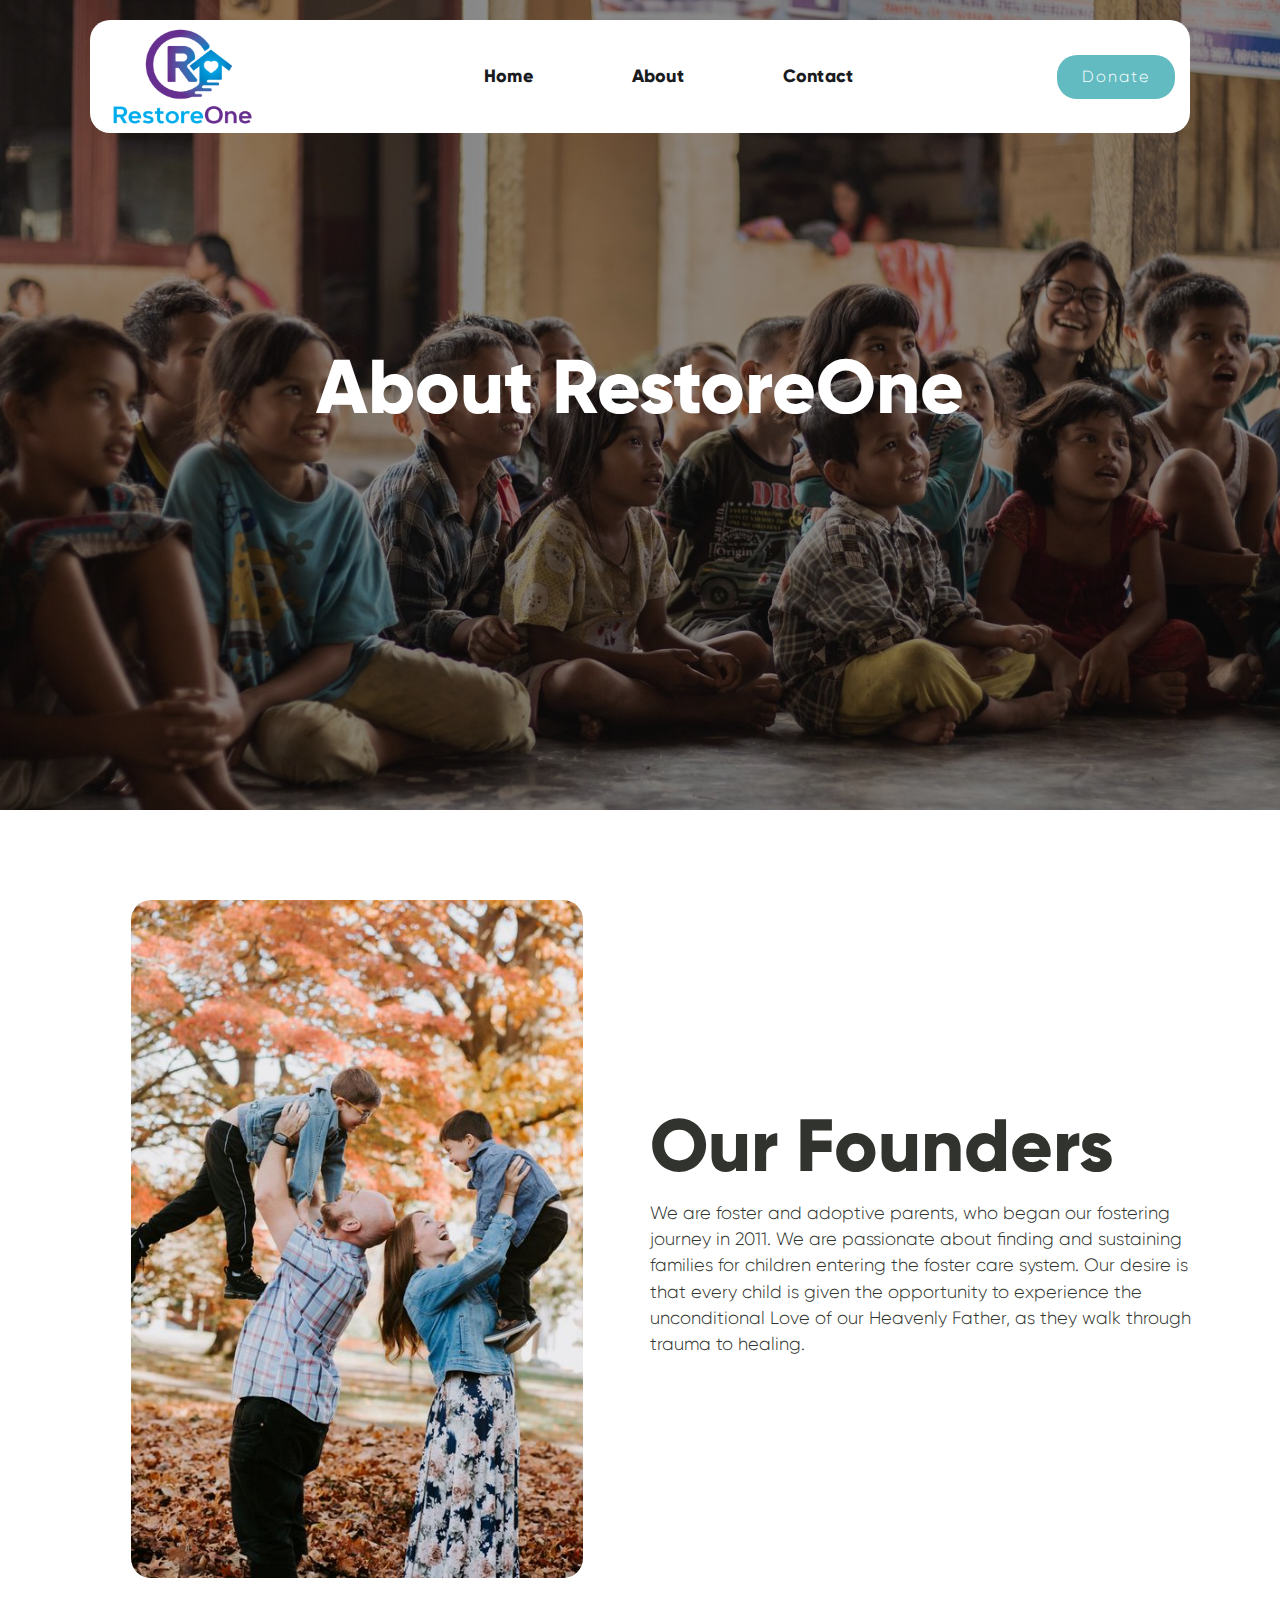
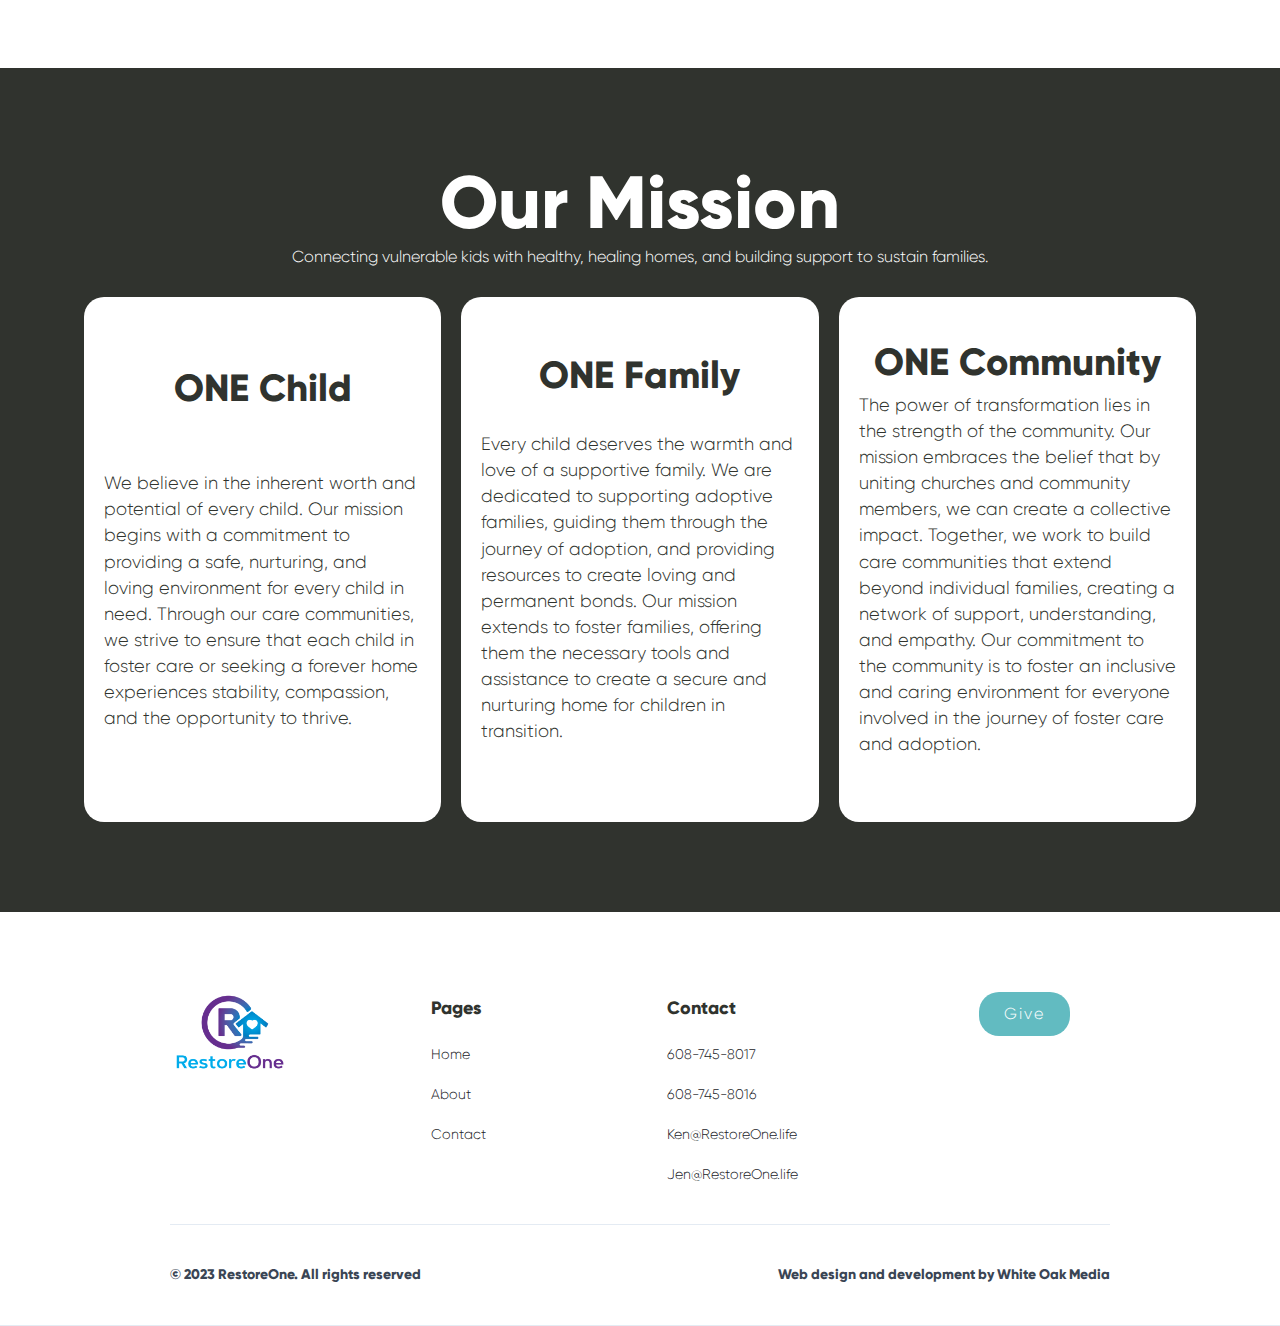
==== commit 0576c339: "Add files via upload" ====
--- a/about.html
+++ b/about.html
@@ -1,5 +1,5 @@
 <!DOCTYPE html><!--  This site was created in Webflow. https://www.webflow.com  -->
-<!--  Last Published: Thu Jul 27 2023 17:50:39 GMT+0000 (Coordinated Universal Time)  -->
+<!--  Last Published: Thu Jul 27 2023 18:03:32 GMT+0000 (Coordinated Universal Time)  -->
 <html data-wf-page="64b18d451b55d6753abcf2e4" data-wf-site="64a171747647dffce8657257">
 <head>
   <meta charset="utf-8">
@@ -32,7 +32,7 @@
                 <a href="about.html" aria-current="page" class="nav-link w--current">About</a>
               </li>
               <li>
-                <a href="#" class="nav-link">Contact</a>
+                <a href="contact.html" class="nav-link">Contact</a>
               </li>
               <li class="mobile-margin-top-10">
                 <div class="nav-button-wrapper">
@@ -106,7 +106,9 @@
         <div class="footer-block-two">
           <div class="footer-title">Contact</div>
           <a href="tel:608-745-8017" class="footer-link-two">608-745-8017</a>
+          <a href="tel:608-745-8016" class="footer-link-two">608-745-8016</a>
           <a href="mailto:Ken@RestoreOne.life" class="footer-link-two">Ken@RestoreOne.life</a>
+          <a href="mailto:Jen@RestoreOne.life" class="footer-link-two">Jen@RestoreOne.life</a>
         </div>
         <div class="footer-block-two">
           <a href="https://giving.ag.org/donate/700001-285439" target="_blank" class="button-primary w-button">Give</a>
--- a/css/restoreone.webflow.css
+++ b/css/restoreone.webflow.css
@@ -41,6 +41,10 @@
   text-align: center;
   font-size: 76px;
   line-height: .9;
+}
+
+.heading.white {
+  color: #fff;
 }
 
 .section {
@@ -269,6 +273,10 @@
   position: relative;
 }
 
+.hero.smaller {
+  height: 30vh;
+}
+
 .image-19 {
   filter: invert();
   mix-blend-mode: normal;
@@ -946,8 +954,8 @@
 .contact-icon {
   width: 22px;
   height: 22px;
-  color: #b45143;
-  background-color: #b45143;
+  color: #62bbc1;
+  background-color: #62bbc1;
   justify-content: center;
   align-items: center;
   margin-right: 10px;
@@ -957,6 +965,7 @@
 
 .paragraph-15 {
   opacity: .75;
+  text-align: center;
   font-family: Georgia, Times, Times New Roman, serif;
   font-size: 16px;
   font-weight: 400;
@@ -1056,7 +1065,8 @@
 
 .contact-method-wrap {
   align-items: center;
-  margin-top: 20px;
+  margin-top: 10px;
+  margin-bottom: 10px;
   margin-right: 20px;
   display: flex;
 }
@@ -1064,7 +1074,7 @@
 .content-wrap-left-2 {
   flex-direction: column;
   justify-content: center;
-  align-items: flex-start;
+  align-items: center;
   padding-right: 15px;
   display: flex;
 }
@@ -1117,7 +1127,7 @@
 .section-title-2 {
   color: #62bbc1;
   text-transform: none;
-  margin-bottom: 10px;
+  margin-bottom: 0;
   font-size: 16px;
   font-weight: 600;
   line-height: 22px;
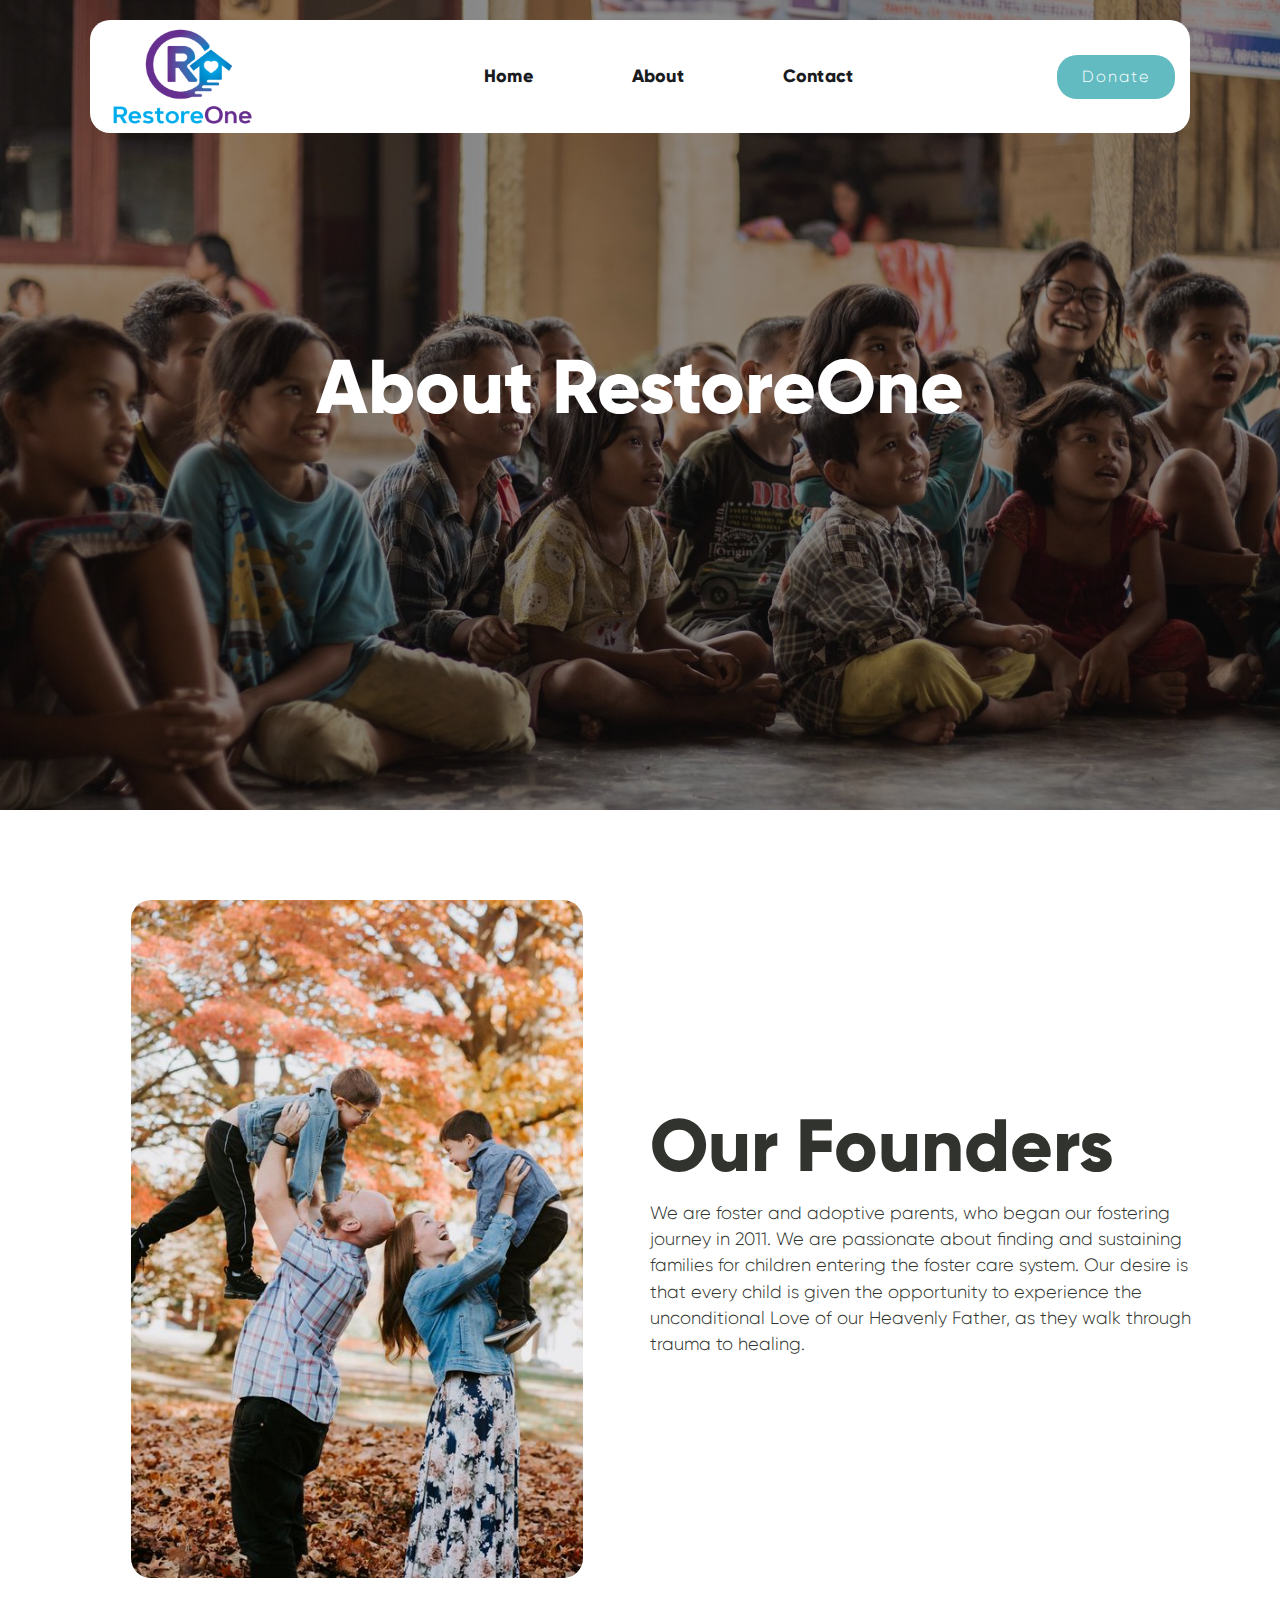
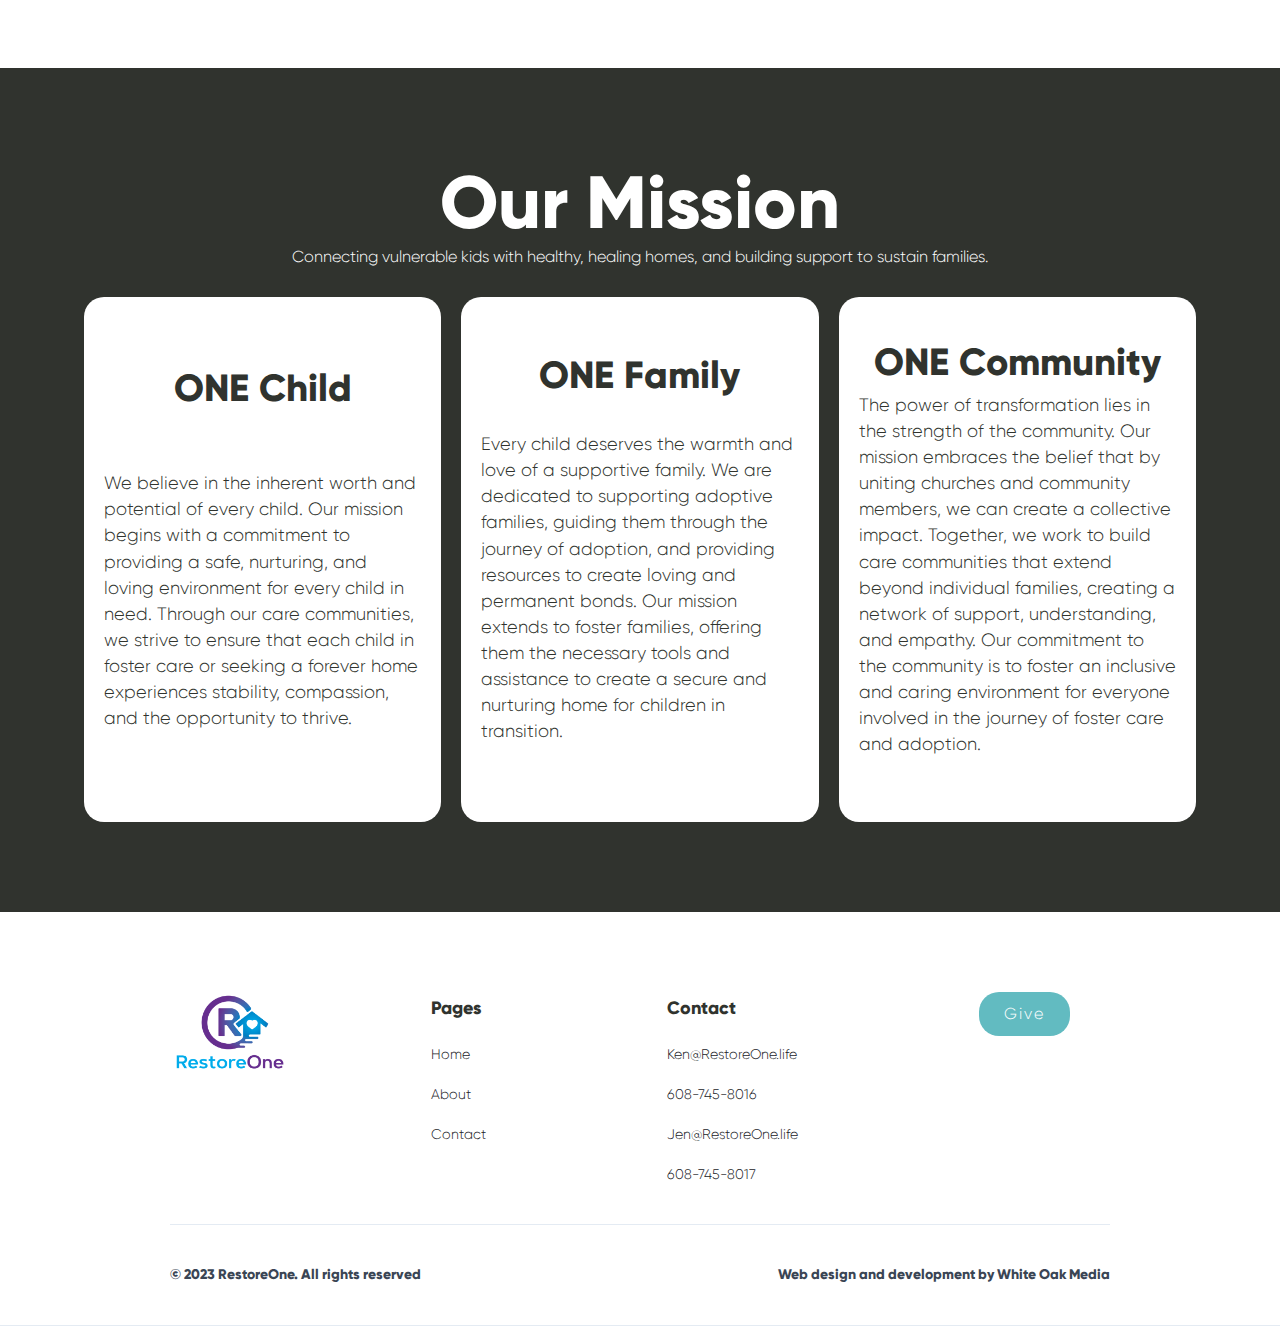
==== commit 8f5d8d41: "Add files via upload" ====
--- a/about.html
+++ b/about.html
@@ -1,5 +1,5 @@
 <!DOCTYPE html><!--  This site was created in Webflow. https://www.webflow.com  -->
-<!--  Last Published: Thu Jul 27 2023 18:03:32 GMT+0000 (Coordinated Universal Time)  -->
+<!--  Last Published: Fri Nov 24 2023 13:55:21 GMT+0000 (Coordinated Universal Time)  -->
 <html data-wf-page="64b18d451b55d6753abcf2e4" data-wf-site="64a171747647dffce8657257">
 <head>
   <meta charset="utf-8">
@@ -16,7 +16,7 @@
   <link href="images/webclip.png" rel="apple-touch-icon">
 </head>
 <body class="body">
-  <div class="navbar-no-shadow wf-section">
+  <div class="navbar-no-shadow">
     <div data-animation="default" data-collapse="medium" data-duration="400" data-easing="ease" data-easing2="ease" role="banner" class="navbar-no-shadow-container w-nav">
       <div class="container-regular">
         <div class="navbar-wrapper">
@@ -48,17 +48,17 @@
       </div>
     </div>
   </div>
-  <section class="hero wf-section">
+  <section class="hero">
     <div class="container-grid"></div>
     <div><img src="images/yannis-h-uaPaEM7MiQQ-unsplash-1.jpg" loading="eager" sizes="100vw" srcset="images/yannis-h-uaPaEM7MiQQ-unsplash-1-p-500.jpg 500w, images/yannis-h-uaPaEM7MiQQ-unsplash-1-p-800.jpg 800w, images/yannis-h-uaPaEM7MiQQ-unsplash-1-p-1080.jpg 1080w, images/yannis-h-uaPaEM7MiQQ-unsplash-1-p-1600.jpg 1600w, images/yannis-h-uaPaEM7MiQQ-unsplash-1-p-2000.jpg 2000w, images/yannis-h-uaPaEM7MiQQ-unsplash-1.jpg 2592w" alt="" class="image-16"></div>
     <div class="w-layout-blockcontainer container w-container">
       <h1 class="heading">About RestoreOne</h1>
     </div>
   </section>
-  <section class="defaultsection wf-section">
+  <section class="defaultsection">
     <div class="w-layout-blockcontainer container-3 w-container">
       <div id="w-node-_342d5b71-7568-290c-735f-2f8ebf83f129-3abcf2e4" class="w-layout-layout wf-layout-layout">
-        <div id="w-node-_342d5b71-7568-290c-735f-2f8ebf83f12a-3abcf2e4" class="w-layout-cell cell-6"><img src="images/_E8A0412-1.jpg" loading="lazy" width="452" sizes="(max-width: 479px) 100vw, (max-width: 767px) 90vw, 452px" srcset="images/_E8A0412-1-p-500.jpg 500w, images/_E8A0412-1-p-800.jpg 800w, images/_E8A0412-1-p-1080.jpg 1080w, images/_E8A0412-1-p-1600.jpg 1600w, images/_E8A0412-1.jpg 1920w" alt="" class="image-21"></div>
+        <div id="w-node-_342d5b71-7568-290c-735f-2f8ebf83f12a-3abcf2e4" class="w-layout-cell cell-6"><img src="images/_E8A0412-1.jpg" loading="lazy" width="452" sizes="(max-width: 479px) 100vw, (max-width: 767px) 90vw, 452px" alt="" srcset="images/_E8A0412-1-p-500.jpg 500w, images/_E8A0412-1-p-800.jpg 800w, images/_E8A0412-1-p-1080.jpg 1080w, images/_E8A0412-1-p-1600.jpg 1600w, images/_E8A0412-1.jpg 1920w" class="image-21"></div>
         <div id="w-node-_342d5b71-7568-290c-735f-2f8ebf83f12c-3abcf2e4" class="w-layout-cell cell-5">
           <h4 class="subhead black">Our Founders</h4>
           <p class="maintext black">We are foster and adoptive parents, who began our fostering journey in 2011. We are passionate about finding and sustaining families for children entering the foster care system. Our desire is that every child is given the opportunity to experience the unconditional Love of our Heavenly Father, as they walk through trauma to healing.</p>
@@ -66,7 +66,7 @@
       </div>
     </div>
   </section>
-  <section class="defaultsection dark wf-section">
+  <section class="defaultsection dark">
     <div class="w-layout-blockcontainer container-3 w-container">
       <div id="w-node-_2911902a-2ccd-4835-4446-770647a2d345-3abcf2e4" class="w-layout-layout wf-layout-layout">
         <div id="w-node-_47b387c5-951b-4aad-5252-450fc903e453-3abcf2e4" class="w-layout-cell cell-7">
@@ -88,7 +88,7 @@
       </div>
     </div>
   </section>
-  <section class="footer-light wf-section">
+  <section class="footer-light">
     <div class="container-6">
       <div class="footer-wrapper-two">
         <a href="#" class="footer-brand w-inline-block"><img src="images/unnamed.png" loading="lazy" width="120" alt=""></a>
@@ -105,10 +105,10 @@
         </div>
         <div class="footer-block-two">
           <div class="footer-title">Contact</div>
+          <a href="mailto:Ken@RestoreOne.life" class="footer-link-two">Ken@RestoreOne.life</a>
+          <a href="tel:608-745-8016" class="footer-link-two">608-745-8016</a>
+          <a href="mailto:Jen@RestoreOne.life" class="footer-link-two">Jen@RestoreOne.life</a>
           <a href="tel:608-745-8017" class="footer-link-two">608-745-8017</a>
-          <a href="tel:608-745-8016" class="footer-link-two">608-745-8016</a>
-          <a href="mailto:Ken@RestoreOne.life" class="footer-link-two">Ken@RestoreOne.life</a>
-          <a href="mailto:Jen@RestoreOne.life" class="footer-link-two">Jen@RestoreOne.life</a>
         </div>
         <div class="footer-block-two">
           <a href="https://giving.ag.org/donate/700001-285439" target="_blank" class="button-primary w-button">Give</a>
--- a/css/webflow.css
+++ b/css/webflow.css
@@ -172,10 +172,10 @@
   right: 12px !important;
   bottom: 12px !important;
   left: auto !important;
-  color: #AAADB0 !important;
+  color: #aaadb0 !important;
   background-color: #fff !important;
   border-radius: 3px !important;
-  padding: 6px 8px 6px 6px !important;
+  padding: 6px !important;
   font-size: 12px !important;
   opacity: 1 !important;
   line-height: 14px !important;
--- a/css/restoreone.webflow.css
+++ b/css/restoreone.webflow.css
@@ -1,3 +1,9 @@
+:root {
+  --dark-turquoise: #62bbc1;
+  --dark-slate-grey: #30332e;
+  --medium-blue: #1d289e;
+}
+
 .w-layout-blockcontainer {
   max-width: 940px;
   margin-left: auto;
@@ -212,10 +218,10 @@
 }
 
 .button-primary {
+  background-color: var(--dark-turquoise);
   color: #fff;
   letter-spacing: 2px;
   text-transform: capitalize;
-  background-color: #62bbc1;
   border-radius: 20px;
   padding: 12px 25px;
   font-family: Gilroy Light, sans-serif;
@@ -234,11 +240,13 @@
 }
 
 .button-primary.outline {
+  outline-color: var(--dark-turquoise);
   outline-offset: 0px;
-  color: #30332e;
+  color: var(--dark-slate-grey);
   text-transform: capitalize;
   background-color: rgba(0, 0, 0, 0);
-  outline: 1px solid #62bbc1;
+  outline-width: 1px;
+  outline-style: solid;
   margin-left: 45px;
   font-family: Gilroy Light, sans-serif;
 }
@@ -594,17 +602,17 @@
 }
 
 .div-block-6 {
-  background-color: #62bbc1;
+  background-color: var(--dark-turquoise);
 }
 
 .heading-7 {
-  color: #30332e;
+  color: var(--dark-slate-grey);
   font-size: 38px;
   line-height: 1.45;
 }
 
 .paragraph-4 {
-  color: #30332e;
+  color: var(--dark-slate-grey);
   font-family: Gilroy Light, sans-serif;
   font-size: 16px;
   line-height: 1.45;
@@ -644,7 +652,7 @@
 }
 
 .heading-8 {
-  color: #30332e;
+  color: var(--dark-slate-grey);
   font-size: 38px;
 }
 
@@ -654,7 +662,7 @@
 }
 
 .maintext.black {
-  color: #30332e;
+  color: var(--dark-slate-grey);
   margin-top: 10px;
   margin-bottom: 20px;
   font-size: 18px;
@@ -680,7 +688,7 @@
 }
 
 .subhead.black {
-  color: #30332e;
+  color: var(--dark-slate-grey);
 }
 
 .text-block {
@@ -706,7 +714,7 @@
 }
 
 .defaultsection.dark {
-  background-color: #30332e;
+  background-color: var(--dark-slate-grey);
   padding: 70px 5vw;
 }
 
@@ -763,7 +771,7 @@
 }
 
 .clients-title {
-  color: #30332e;
+  color: var(--dark-slate-grey);
   text-align: center;
   font-size: 24px;
   line-height: 32px;
@@ -780,7 +788,7 @@
 }
 
 .text-block-2 {
-  color: #30332e;
+  color: var(--dark-slate-grey);
   font-size: 4.9rem;
   font-weight: 700;
   line-height: 1.45;
@@ -842,7 +850,7 @@
 }
 
 .footer-title {
-  color: #30332e;
+  color: var(--dark-slate-grey);
   font-size: 18px;
   font-weight: 500;
   line-height: 32px;
@@ -948,14 +956,14 @@
 }
 
 .text-block-3 {
-  color: #30332e;
+  color: var(--dark-slate-grey);
 }
 
 .contact-icon {
   width: 22px;
   height: 22px;
-  color: #62bbc1;
-  background-color: #62bbc1;
+  background-color: var(--dark-turquoise);
+  color: var(--dark-turquoise);
   justify-content: center;
   align-items: center;
   margin-right: 10px;
@@ -1125,7 +1133,7 @@
 }
 
 .section-title-2 {
-  color: #62bbc1;
+  color: var(--dark-turquoise);
   text-transform: none;
   margin-bottom: 0;
   font-size: 16px;
@@ -1149,6 +1157,20 @@
 
 .link-block {
   text-decoration: none;
+}
+
+.heading-11 {
+  color: #fff;
+  font-family: Gilroy, sans-serif;
+  font-size: 5.6rem;
+  line-height: 1.45;
+}
+
+.container-7 {
+  justify-content: center;
+  align-items: center;
+  margin-bottom: 25px;
+  display: flex;
 }
 
 @media screen and (min-width: 1920px) {
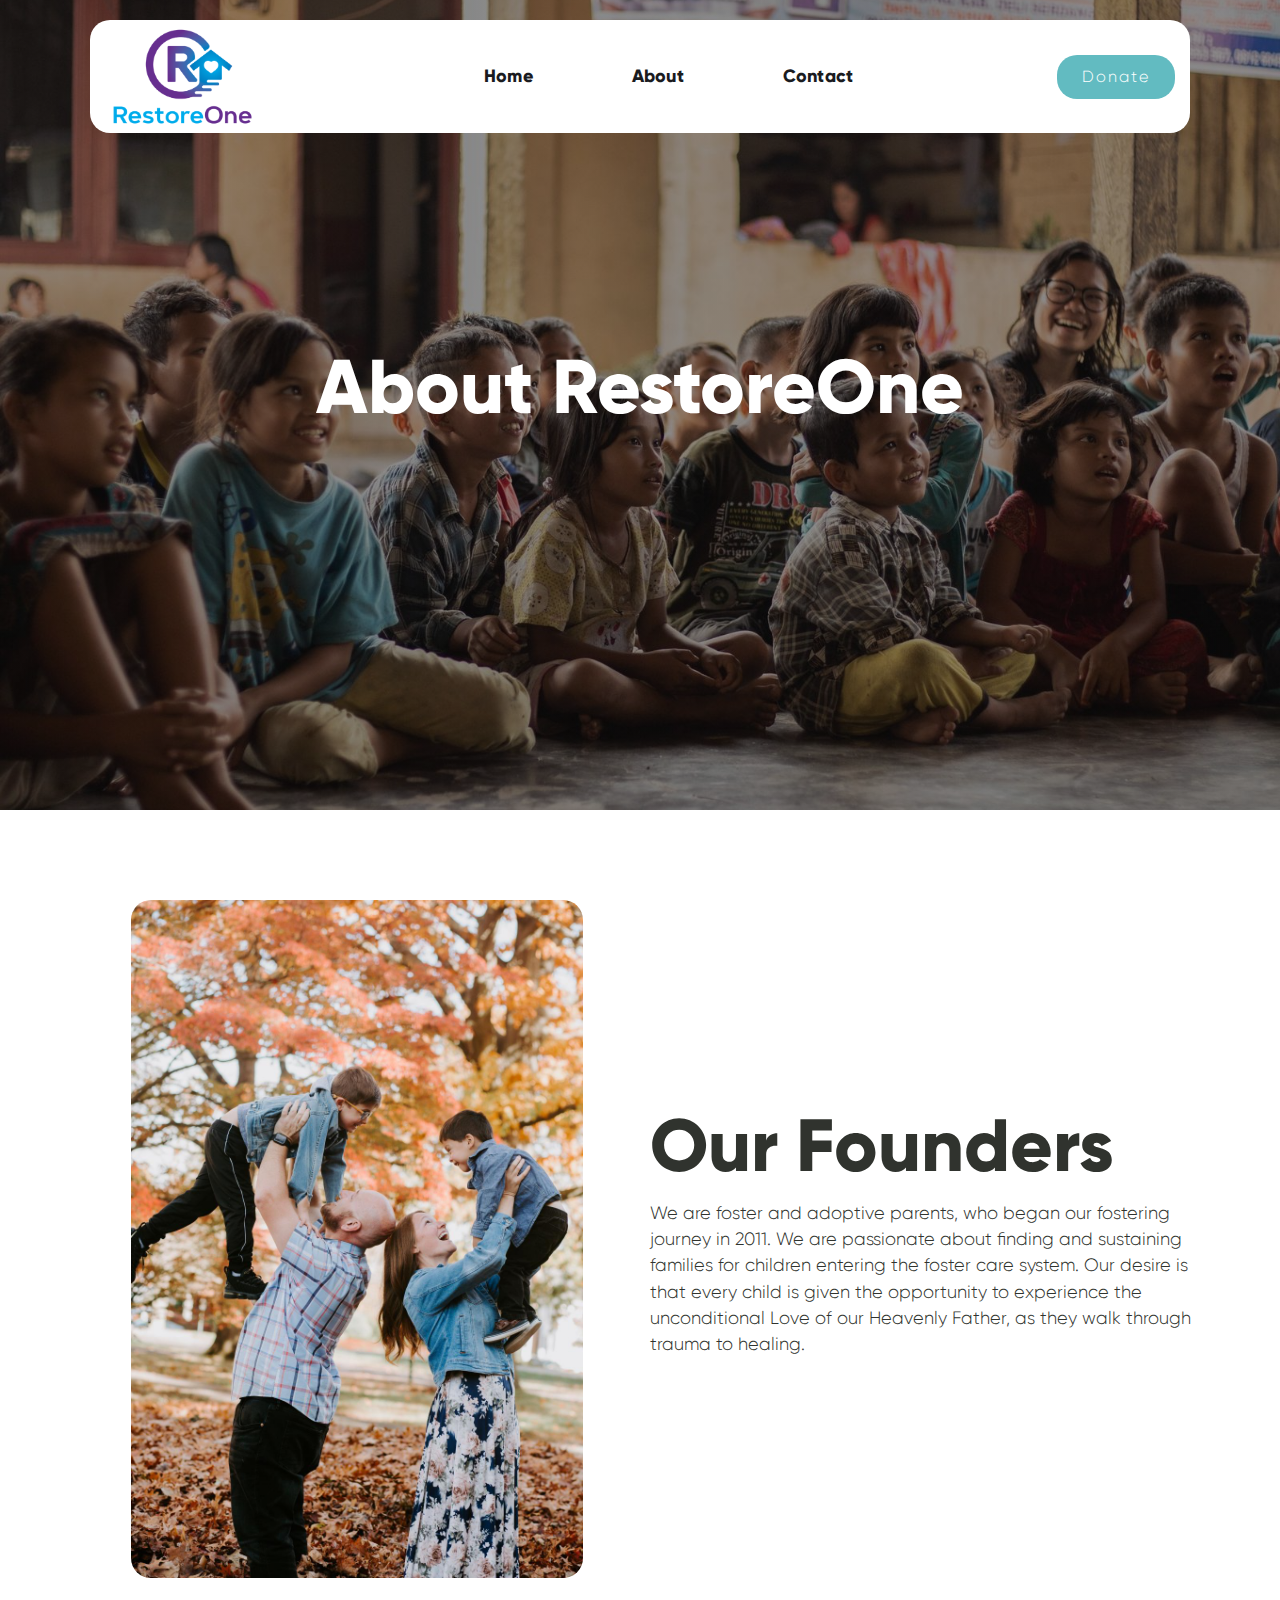
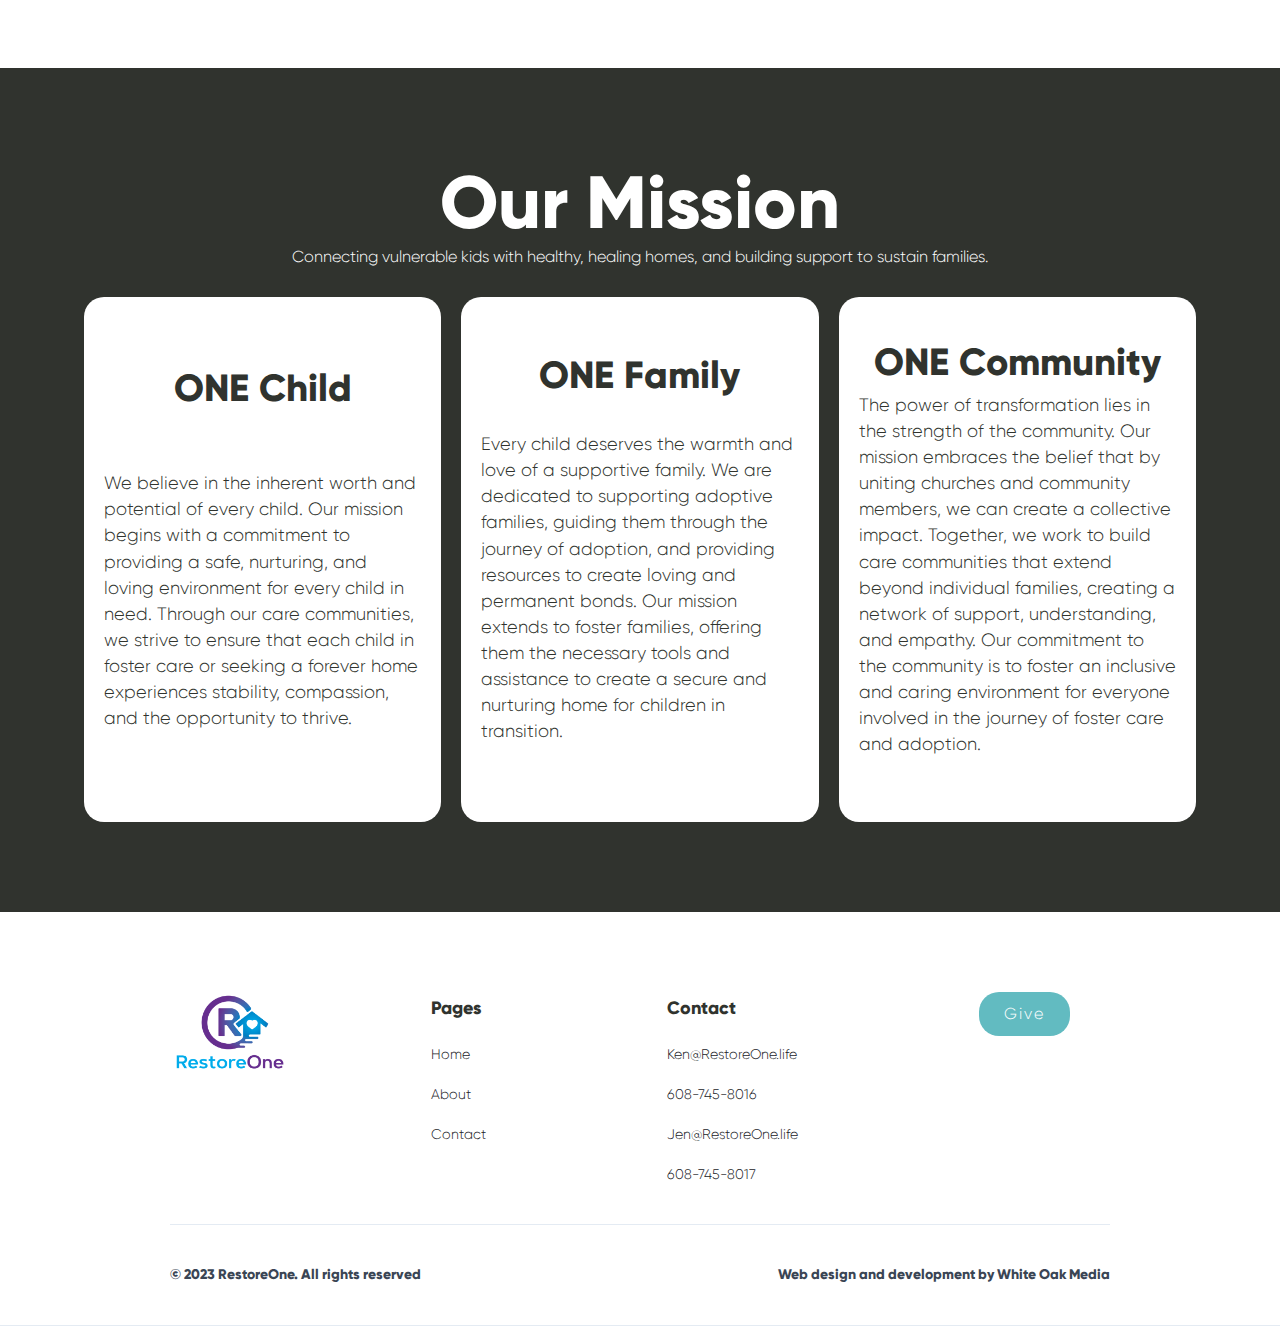
==== commit fcc357ea: "Add files via upload" ====
--- a/about.html
+++ b/about.html
@@ -1,5 +1,5 @@
 <!DOCTYPE html><!--  This site was created in Webflow. https://www.webflow.com  -->
-<!--  Last Published: Fri Nov 24 2023 13:55:21 GMT+0000 (Coordinated Universal Time)  -->
+<!--  Last Published: Fri Nov 24 2023 14:00:03 GMT+0000 (Coordinated Universal Time)  -->
 <html data-wf-page="64b18d451b55d6753abcf2e4" data-wf-site="64a171747647dffce8657257">
 <head>
   <meta charset="utf-8">
@@ -58,7 +58,7 @@
   <section class="defaultsection">
     <div class="w-layout-blockcontainer container-3 w-container">
       <div id="w-node-_342d5b71-7568-290c-735f-2f8ebf83f129-3abcf2e4" class="w-layout-layout wf-layout-layout">
-        <div id="w-node-_342d5b71-7568-290c-735f-2f8ebf83f12a-3abcf2e4" class="w-layout-cell cell-6"><img src="images/_E8A0412-1.jpg" loading="lazy" width="452" sizes="(max-width: 479px) 100vw, (max-width: 767px) 90vw, 452px" alt="" srcset="images/_E8A0412-1-p-500.jpg 500w, images/_E8A0412-1-p-800.jpg 800w, images/_E8A0412-1-p-1080.jpg 1080w, images/_E8A0412-1-p-1600.jpg 1600w, images/_E8A0412-1.jpg 1920w" class="image-21"></div>
+        <div id="w-node-_342d5b71-7568-290c-735f-2f8ebf83f12a-3abcf2e4" class="w-layout-cell cell-6"><img src="images/code-block```_E8A0412.jpg" loading="lazy" width="452" sizes="(max-width: 479px) 100vw, (max-width: 767px) 90vw, 452px" alt="" srcset="images/code-block```_E8A0412.jpg 500w, images/code-block```_E8A0412.jpg 800w, images/code-block```_E8A0412.jpg 960w" class="image-21"></div>
         <div id="w-node-_342d5b71-7568-290c-735f-2f8ebf83f12c-3abcf2e4" class="w-layout-cell cell-5">
           <h4 class="subhead black">Our Founders</h4>
           <p class="maintext black">We are foster and adoptive parents, who began our fostering journey in 2011. We are passionate about finding and sustaining families for children entering the foster care system. Our desire is that every child is given the opportunity to experience the unconditional Love of our Heavenly Father, as they walk through trauma to healing.</p>
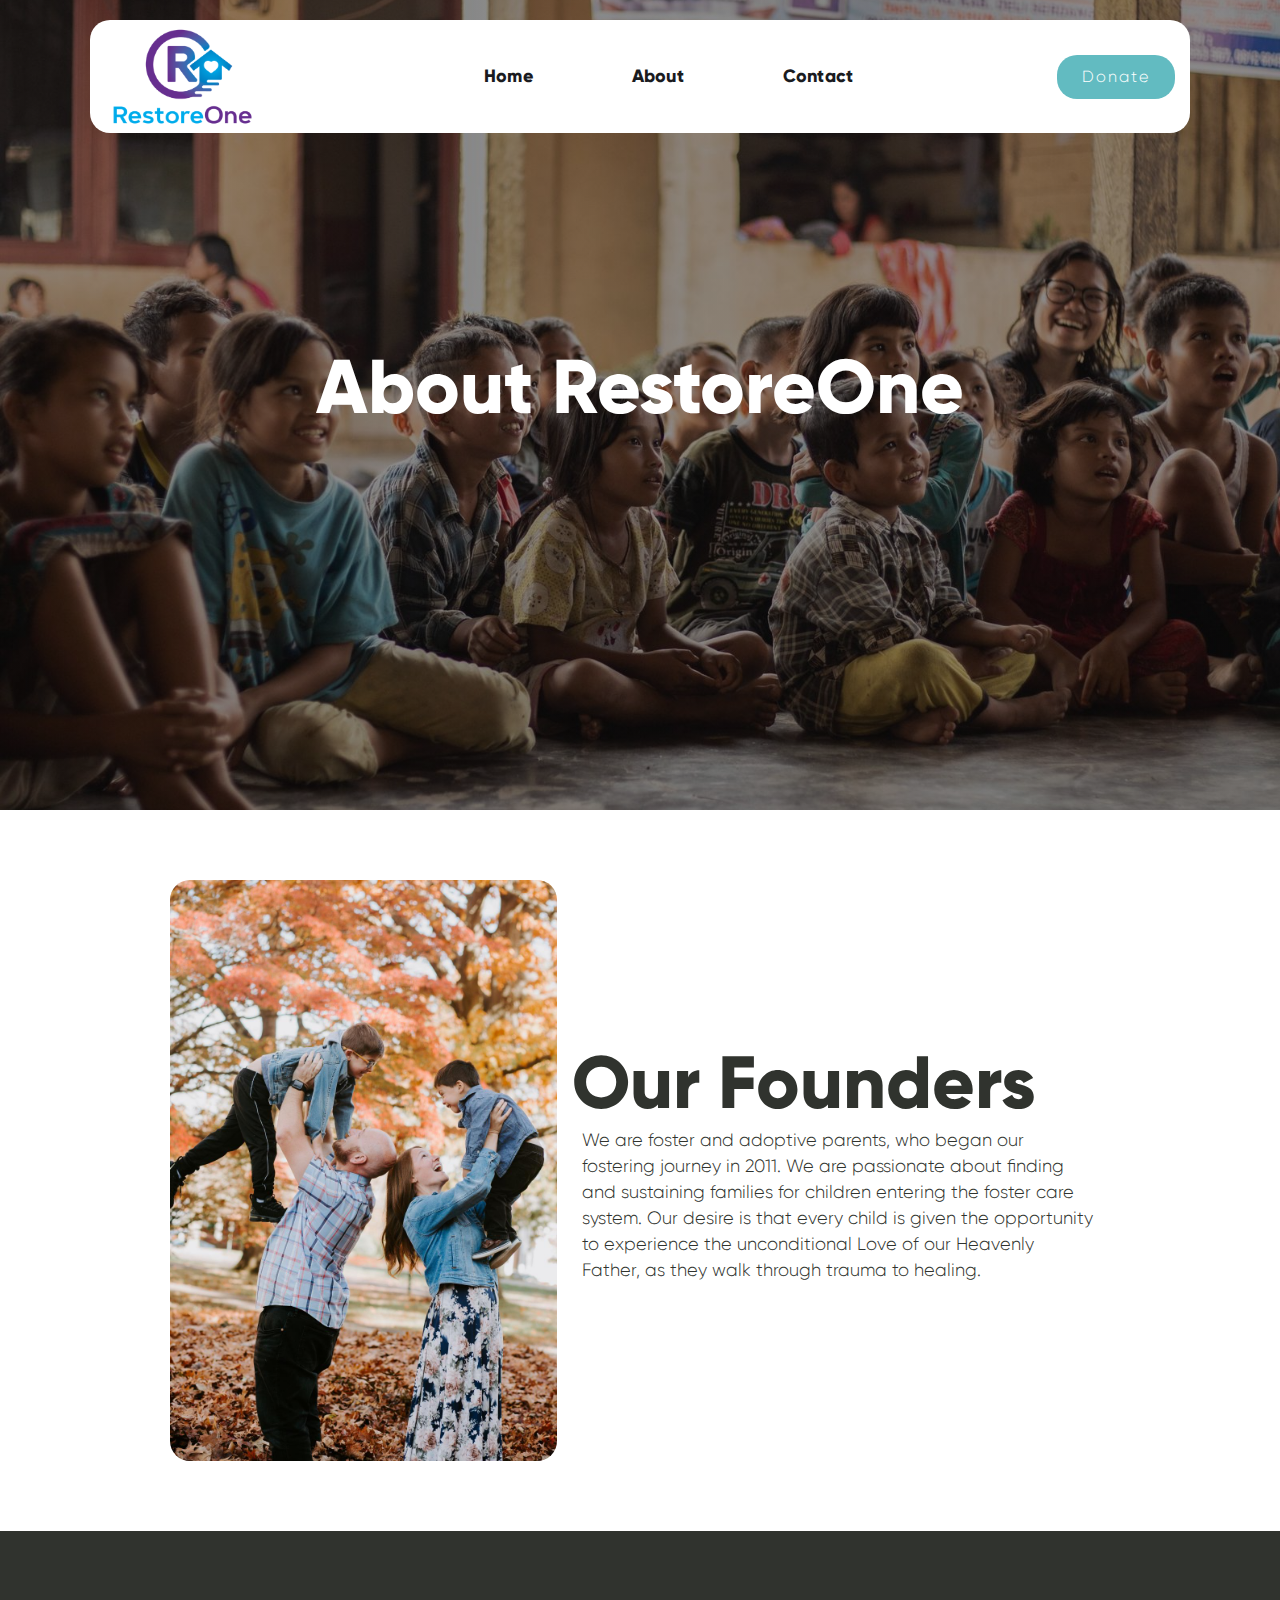
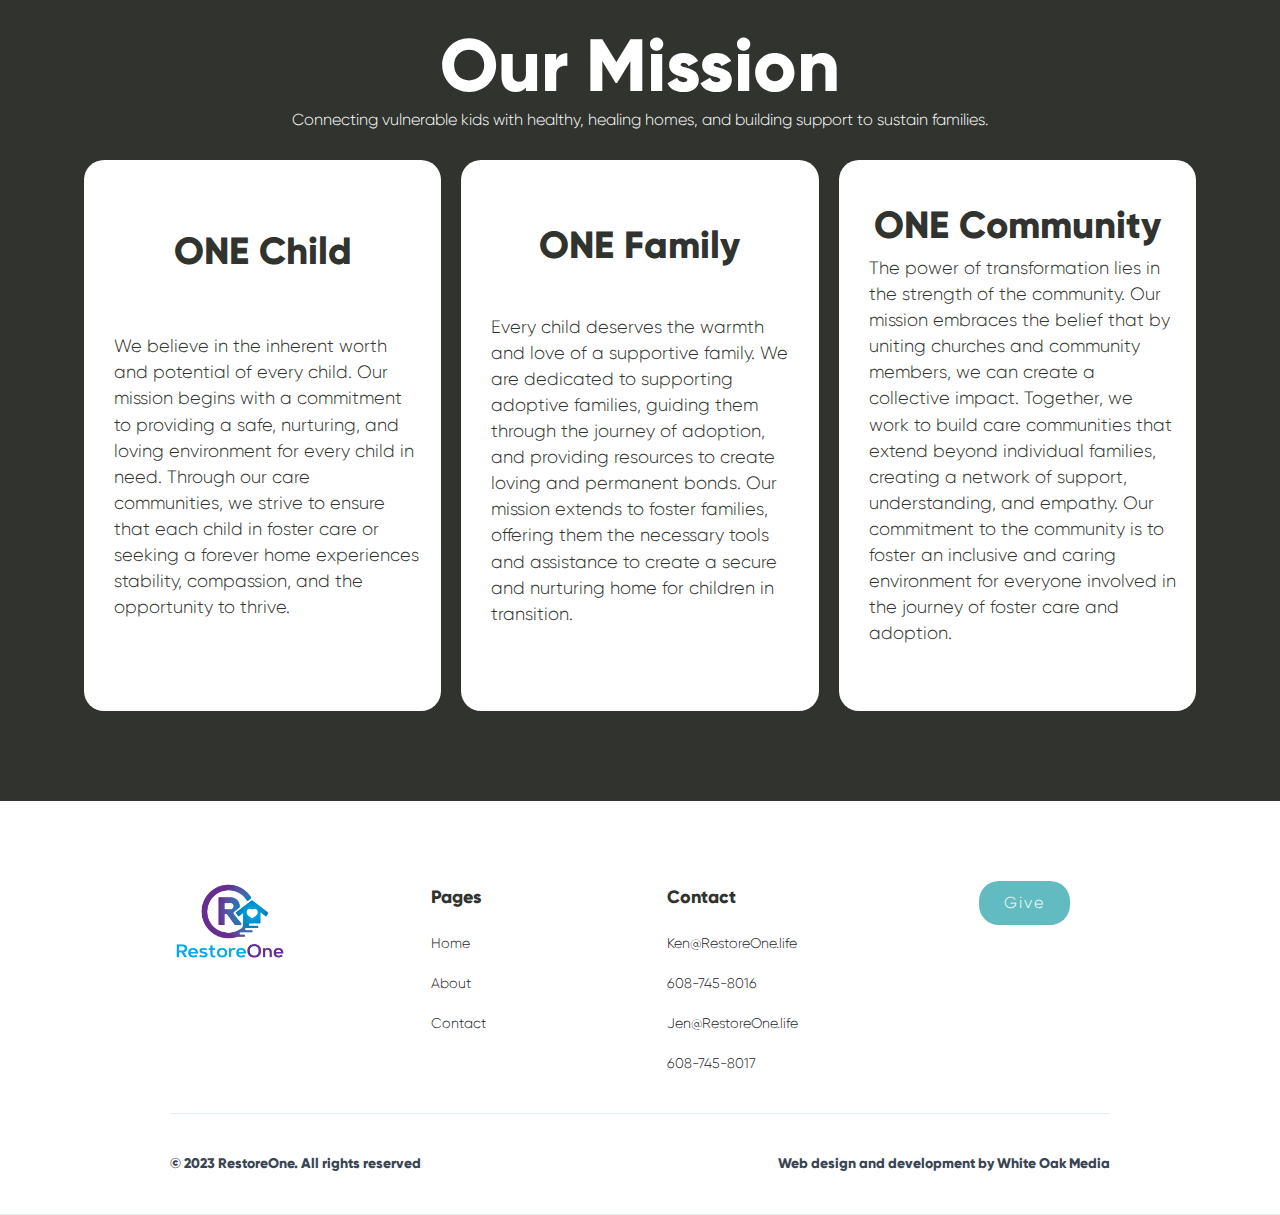
==== commit 2af3731a: "Add files via upload" ====
--- a/about.html
+++ b/about.html
@@ -1,5 +1,5 @@
 <!DOCTYPE html><!--  This site was created in Webflow. https://www.webflow.com  -->
-<!--  Last Published: Fri Nov 24 2023 14:00:03 GMT+0000 (Coordinated Universal Time)  -->
+<!--  Last Published: Fri Nov 24 2023 14:18:28 GMT+0000 (Coordinated Universal Time)  -->
 <html data-wf-page="64b18d451b55d6753abcf2e4" data-wf-site="64a171747647dffce8657257">
 <head>
   <meta charset="utf-8">
@@ -57,17 +57,15 @@
   </section>
   <section class="defaultsection">
     <div class="w-layout-blockcontainer container-3 w-container">
-      <div id="w-node-_342d5b71-7568-290c-735f-2f8ebf83f129-3abcf2e4" class="w-layout-layout wf-layout-layout">
-        <div id="w-node-_342d5b71-7568-290c-735f-2f8ebf83f12a-3abcf2e4" class="w-layout-cell cell-6"><img src="images/code-block```_E8A0412.jpg" loading="lazy" width="452" sizes="(max-width: 479px) 100vw, (max-width: 767px) 90vw, 452px" alt="" srcset="images/code-block```_E8A0412.jpg 500w, images/code-block```_E8A0412.jpg 800w, images/code-block```_E8A0412.jpg 960w" class="image-21"></div>
-        <div id="w-node-_342d5b71-7568-290c-735f-2f8ebf83f12c-3abcf2e4" class="w-layout-cell cell-5">
-          <h4 class="subhead black">Our Founders</h4>
-          <p class="maintext black">We are foster and adoptive parents, who began our fostering journey in 2011. We are passionate about finding and sustaining families for children entering the foster care system. Our desire is that every child is given the opportunity to experience the unconditional Love of our Heavenly Father, as they walk through trauma to healing.</p>
-        </div>
+      <div><img src="images/code-block```_E8A0412.jpg" loading="lazy" width="452" sizes="(max-width: 479px) 100vw, (max-width: 767px) 48vw, (max-width: 991px) 42vw, (max-width: 1919px) 40vw, 16vw" alt="" srcset="images/code-block```_E8A0412.jpg 500w, images/code-block```_E8A0412.jpg 800w, images/code-block```_E8A0412.jpg 960w" class="image-21"></div>
+      <div class="div-block-8">
+        <h4 class="subhead black">Our Founders</h4>
+        <p class="maintext black">We are foster and adoptive parents, who began our fostering journey in 2011. We are passionate about finding and sustaining families for children entering the foster care system. Our desire is that every child is given the opportunity to experience the unconditional Love of our Heavenly Father, as they walk through trauma to healing.</p>
       </div>
     </div>
   </section>
   <section class="defaultsection dark">
-    <div class="w-layout-blockcontainer container-3 w-container">
+    <div class="w-layout-blockcontainer container-3 large w-container">
       <div id="w-node-_2911902a-2ccd-4835-4446-770647a2d345-3abcf2e4" class="w-layout-layout wf-layout-layout">
         <div id="w-node-_47b387c5-951b-4aad-5252-450fc903e453-3abcf2e4" class="w-layout-cell cell-7">
           <h4 class="subhead">Our Mission</h4>
--- a/css/restoreone.webflow.css
+++ b/css/restoreone.webflow.css
@@ -619,7 +619,13 @@
 }
 
 .container-3 {
-  max-width: 1503px;
+  justify-content: center;
+  align-items: center;
+  display: flex;
+}
+
+.container-3.large {
+  max-width: 1500px;
 }
 
 .quick-stack {
@@ -665,6 +671,7 @@
   color: var(--dark-slate-grey);
   margin-top: 10px;
   margin-bottom: 20px;
+  margin-left: 10px;
   font-size: 18px;
   line-height: 1.45;
 }
@@ -1173,6 +1180,23 @@
   display: flex;
 }
 
+.div-block-8 {
+  width: 50vw;
+  padding-left: 15px;
+  padding-right: 15px;
+}
+
+.div-block-9 {
+  justify-content: flex-start;
+  align-items: center;
+  display: flex;
+}
+
+.image-22 {
+  width: 599px;
+  height: 399px;
+}
+
 @media screen and (min-width: 1920px) {
   .maintext.black {
     font-size: 20px;
@@ -1202,6 +1226,10 @@
   .form-section-03 {
     margin-left: 0;
     margin-right: 0;
+  }
+
+  .image-22 {
+    width: 764px;
   }
 }
 
@@ -1287,6 +1315,10 @@
     margin-top: 40px;
   }
 
+  .container-3.large {
+    flex-direction: column;
+  }
+
   .quick-stack-2 {
     padding-left: 20px;
     padding-right: 20px;
@@ -1347,6 +1379,10 @@
   .form-section-03 {
     padding-left: 20px;
     padding-right: 20px;
+  }
+
+  .div-block-8 {
+    width: auto;
   }
 }
 
@@ -1517,6 +1553,15 @@
   .content-wrap-left-2 {
     padding-left: 0;
     padding-right: 0;
+  }
+
+  .div-block-10 {
+    width: auto;
+  }
+
+  .image-22 {
+    width: 495px;
+    height: 322px;
   }
 }
 
@@ -1677,6 +1722,10 @@
     padding-right: 10px;
   }
 
+  .image-21 {
+    margin-bottom: 35px;
+  }
+
   .cell-5 {
     flex-direction: column;
     align-items: center;
@@ -1816,6 +1865,29 @@
     padding-left: 0;
     padding-right: 0;
   }
+
+  .container-7 {
+    padding-left: 20px;
+    padding-right: 20px;
+  }
+
+  .div-block-8 {
+    width: auto;
+  }
+
+  .div-block-9 {
+    flex-direction: column;
+  }
+
+  .div-block-10 {
+    width: auto;
+    margin-bottom: 20px;
+  }
+
+  .image-22 {
+    width: 258px;
+    height: 171px;
+  }
 }
 
 #w-node-e8a34cbf-92af-0d6b-7c64-f0d768ea8170-e865725a {
@@ -1842,51 +1914,6 @@
 }
 
 #w-node-_3d50244c-3d37-5c69-e3ae-f9b6116f84bf-e865725a, #w-node-_3d50244c-3d37-5c69-e3ae-f9b6116f84c0-e865725a, #w-node-d2f44db4-6cdd-a22b-1cb1-496159325556-e865725a, #w-node-_8a02f8ed-5b12-4552-3b22-5795c565d066-e865725a, #w-node-acf8d6db-2be6-6cef-2a37-42b562cb0ac2-e865725a, #w-node-_1620c822-d767-7f4c-f1eb-a699702595a9-e865725a {
-  grid-area: span 1 / span 1 / span 1 / span 1;
-}
-
-#w-node-_7d0aca17-34a0-0b78-753f-2346e7674928-e865725a {
-  grid-template-rows: auto;
-  grid-template-columns: 1fr 1fr;
-}
-
-#w-node-_7d0aca17-34a0-0b78-753f-2346e7674929-e865725a, #w-node-_7d0aca17-34a0-0b78-753f-2346e767492a-e865725a {
-  grid-area: span 1 / span 1 / span 1 / span 1;
-}
-
-#w-node-_5b670728-452a-ae5b-795d-80789c5df023-e865725a {
-  grid-template-rows: auto;
-  grid-template-columns: .25fr 2.75fr;
-}
-
-#w-node-_5b670728-452a-ae5b-795d-80789c5df024-e865725a, #w-node-_5b670728-452a-ae5b-795d-80789c5df025-e865725a {
-  grid-area: span 1 / span 1 / span 1 / span 1;
-}
-
-#w-node-aa34e279-5e27-3c91-d38a-0f8223c46fc1-e865725a {
-  grid-template-rows: auto;
-  grid-template-columns: .25fr 2.75fr;
-}
-
-#w-node-aa34e279-5e27-3c91-d38a-0f8223c46fc2-e865725a, #w-node-aa34e279-5e27-3c91-d38a-0f8223c46fc5-e865725a {
-  grid-area: span 1 / span 1 / span 1 / span 1;
-}
-
-#w-node-_9fe6c55f-c598-ad77-5623-38e765b60b1a-e865725a {
-  grid-template-rows: auto;
-  grid-template-columns: .25fr 2.75fr;
-}
-
-#w-node-_9fe6c55f-c598-ad77-5623-38e765b60b1b-e865725a, #w-node-_9fe6c55f-c598-ad77-5623-38e765b60b1e-e865725a {
-  grid-area: span 1 / span 1 / span 1 / span 1;
-}
-
-#w-node-_342d5b71-7568-290c-735f-2f8ebf83f129-3abcf2e4 {
-  grid-template-rows: auto;
-  grid-template-columns: 1fr 1fr;
-}
-
-#w-node-_342d5b71-7568-290c-735f-2f8ebf83f12a-3abcf2e4, #w-node-_342d5b71-7568-290c-735f-2f8ebf83f12c-3abcf2e4 {
   grid-area: span 1 / span 1 / span 1 / span 1;
 }
 
@@ -1917,15 +1944,6 @@
     grid-area: span 1 / span 1 / span 1 / span 1;
   }
 
-  #w-node-_7d0aca17-34a0-0b78-753f-2346e7674928-e865725a {
-    grid-template-rows: auto;
-    grid-template-columns: 1fr;
-  }
-
-  #w-node-_7d0aca17-34a0-0b78-753f-2346e7674929-e865725a, #w-node-_7d0aca17-34a0-0b78-753f-2346e767492a-e865725a {
-    grid-area: span 1 / span 1 / span 1 / span 1;
-  }
-
   #w-node-_2911902a-2ccd-4835-4446-770647a2d345-3abcf2e4 {
     grid-template-rows: auto auto;
     grid-template-columns: 1fr;
@@ -1943,15 +1961,6 @@
   }
 
   #w-node-e8a34cbf-92af-0d6b-7c64-f0d768ea8171-e865725a, #w-node-e8a34cbf-92af-0d6b-7c64-f0d768ea8176-e865725a, #w-node-e8a34cbf-92af-0d6b-7c64-f0d768ea817b-e865725a, #w-node-e8a34cbf-92af-0d6b-7c64-f0d768ea8180-e865725a {
-    grid-area: span 1 / span 1 / span 1 / span 1;
-  }
-
-  #w-node-_342d5b71-7568-290c-735f-2f8ebf83f129-3abcf2e4 {
-    grid-template-rows: auto;
-    grid-template-columns: 1fr;
-  }
-
-  #w-node-_342d5b71-7568-290c-735f-2f8ebf83f12a-3abcf2e4, #w-node-_342d5b71-7568-290c-735f-2f8ebf83f12c-3abcf2e4 {
     grid-area: span 1 / span 1 / span 1 / span 1;
   }
 }
@@ -1982,43 +1991,6 @@
   }
 
   #w-node-_3d50244c-3d37-5c69-e3ae-f9b6116f84bf-e865725a, #w-node-_3d50244c-3d37-5c69-e3ae-f9b6116f84c0-e865725a, #w-node-d2f44db4-6cdd-a22b-1cb1-496159325556-e865725a, #w-node-_8a02f8ed-5b12-4552-3b22-5795c565d066-e865725a, #w-node-acf8d6db-2be6-6cef-2a37-42b562cb0ac2-e865725a, #w-node-_1620c822-d767-7f4c-f1eb-a699702595a9-e865725a {
-    grid-area: span 1 / span 1 / span 1 / span 1;
-  }
-
-  #w-node-_5b670728-452a-ae5b-795d-80789c5df023-e865725a {
-    grid-template-rows: auto;
-    grid-template-columns: 1fr;
-    display: grid;
-  }
-
-  #w-node-_5b670728-452a-ae5b-795d-80789c5df024-e865725a, #w-node-_5b670728-452a-ae5b-795d-80789c5df025-e865725a {
-    grid-area: span 1 / span 1 / span 1 / span 1;
-  }
-
-  #w-node-aa34e279-5e27-3c91-d38a-0f8223c46fc1-e865725a {
-    grid-template-rows: auto;
-    grid-template-columns: 1fr;
-  }
-
-  #w-node-aa34e279-5e27-3c91-d38a-0f8223c46fc2-e865725a, #w-node-aa34e279-5e27-3c91-d38a-0f8223c46fc5-e865725a {
-    grid-area: span 1 / span 1 / span 1 / span 1;
-  }
-
-  #w-node-_9fe6c55f-c598-ad77-5623-38e765b60b1a-e865725a {
-    grid-template-rows: auto;
-    grid-template-columns: 1fr;
-  }
-
-  #w-node-_9fe6c55f-c598-ad77-5623-38e765b60b1b-e865725a, #w-node-_9fe6c55f-c598-ad77-5623-38e765b60b1e-e865725a {
-    grid-area: span 1 / span 1 / span 1 / span 1;
-  }
-
-  #w-node-_342d5b71-7568-290c-735f-2f8ebf83f129-3abcf2e4 {
-    grid-template-rows: auto;
-    grid-template-columns: 1fr;
-  }
-
-  #w-node-_342d5b71-7568-290c-735f-2f8ebf83f12a-3abcf2e4, #w-node-_342d5b71-7568-290c-735f-2f8ebf83f12c-3abcf2e4 {
     grid-area: span 1 / span 1 / span 1 / span 1;
   }
 
